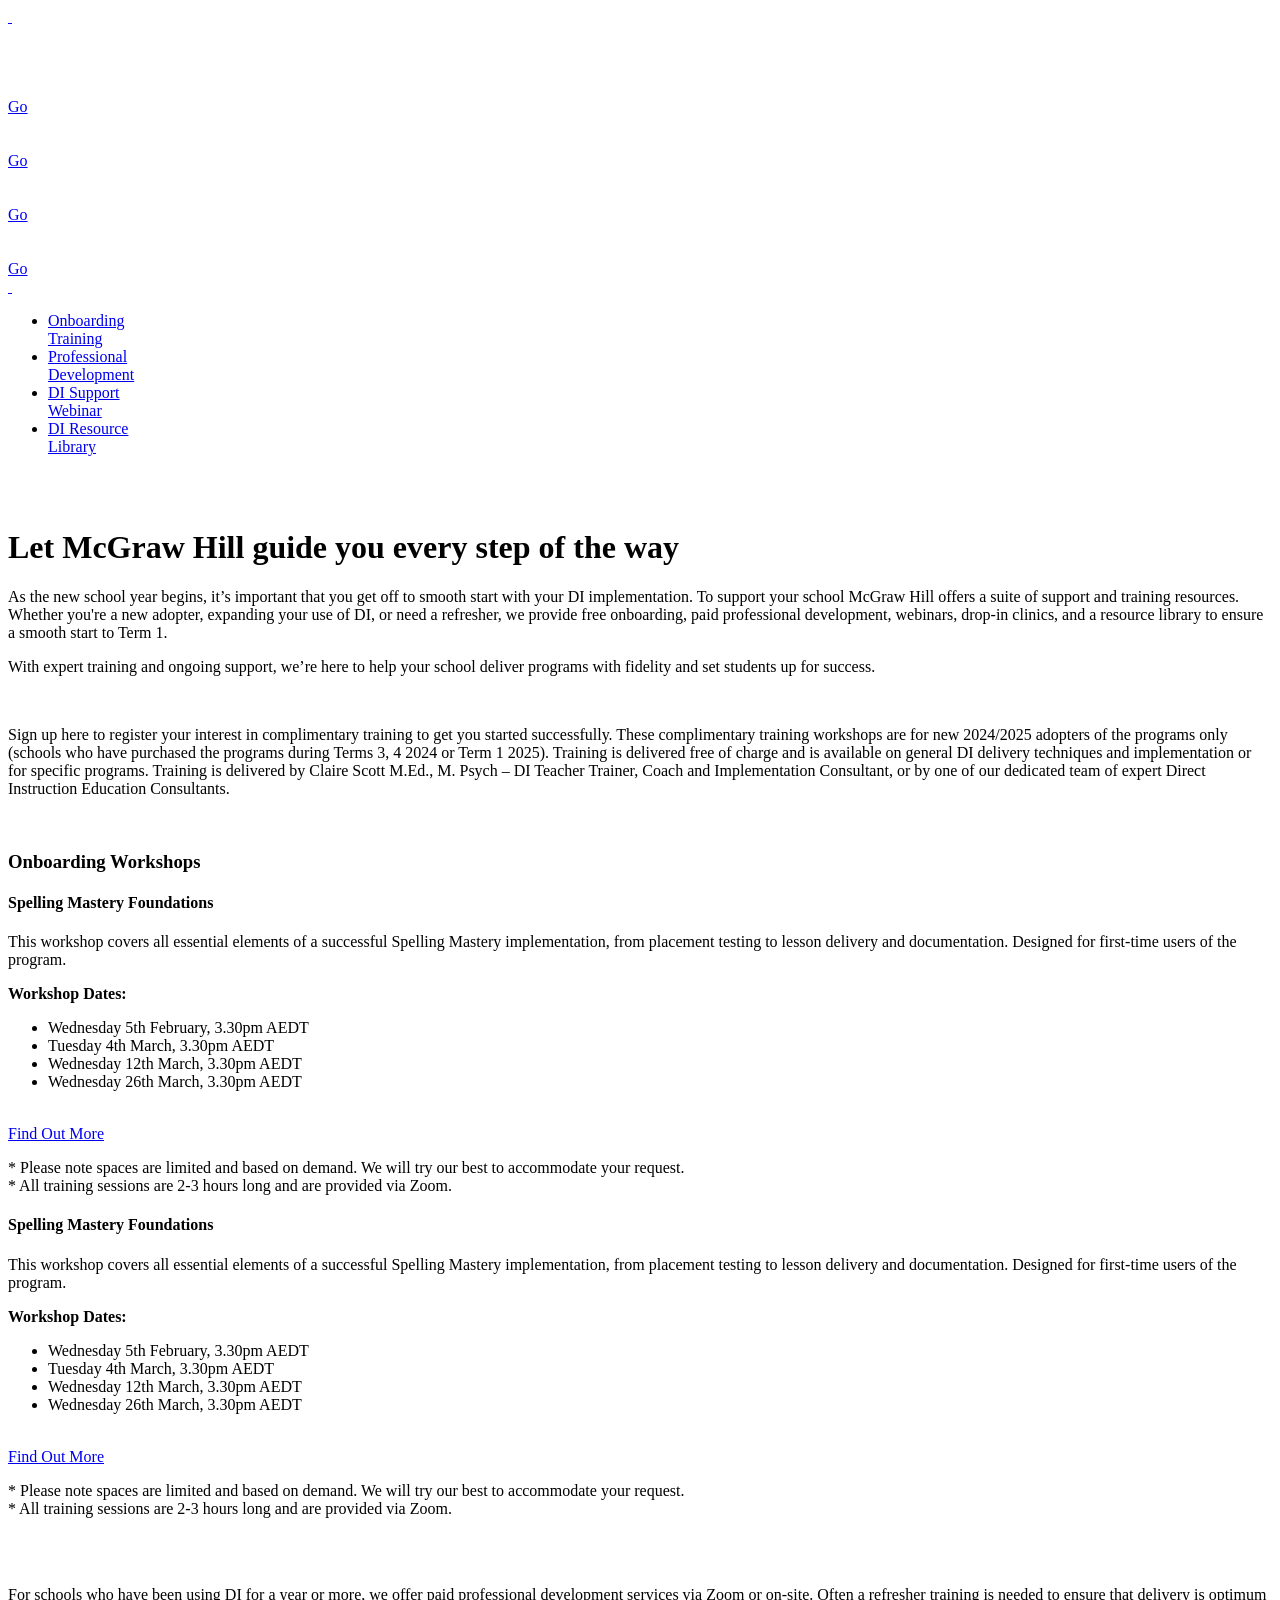
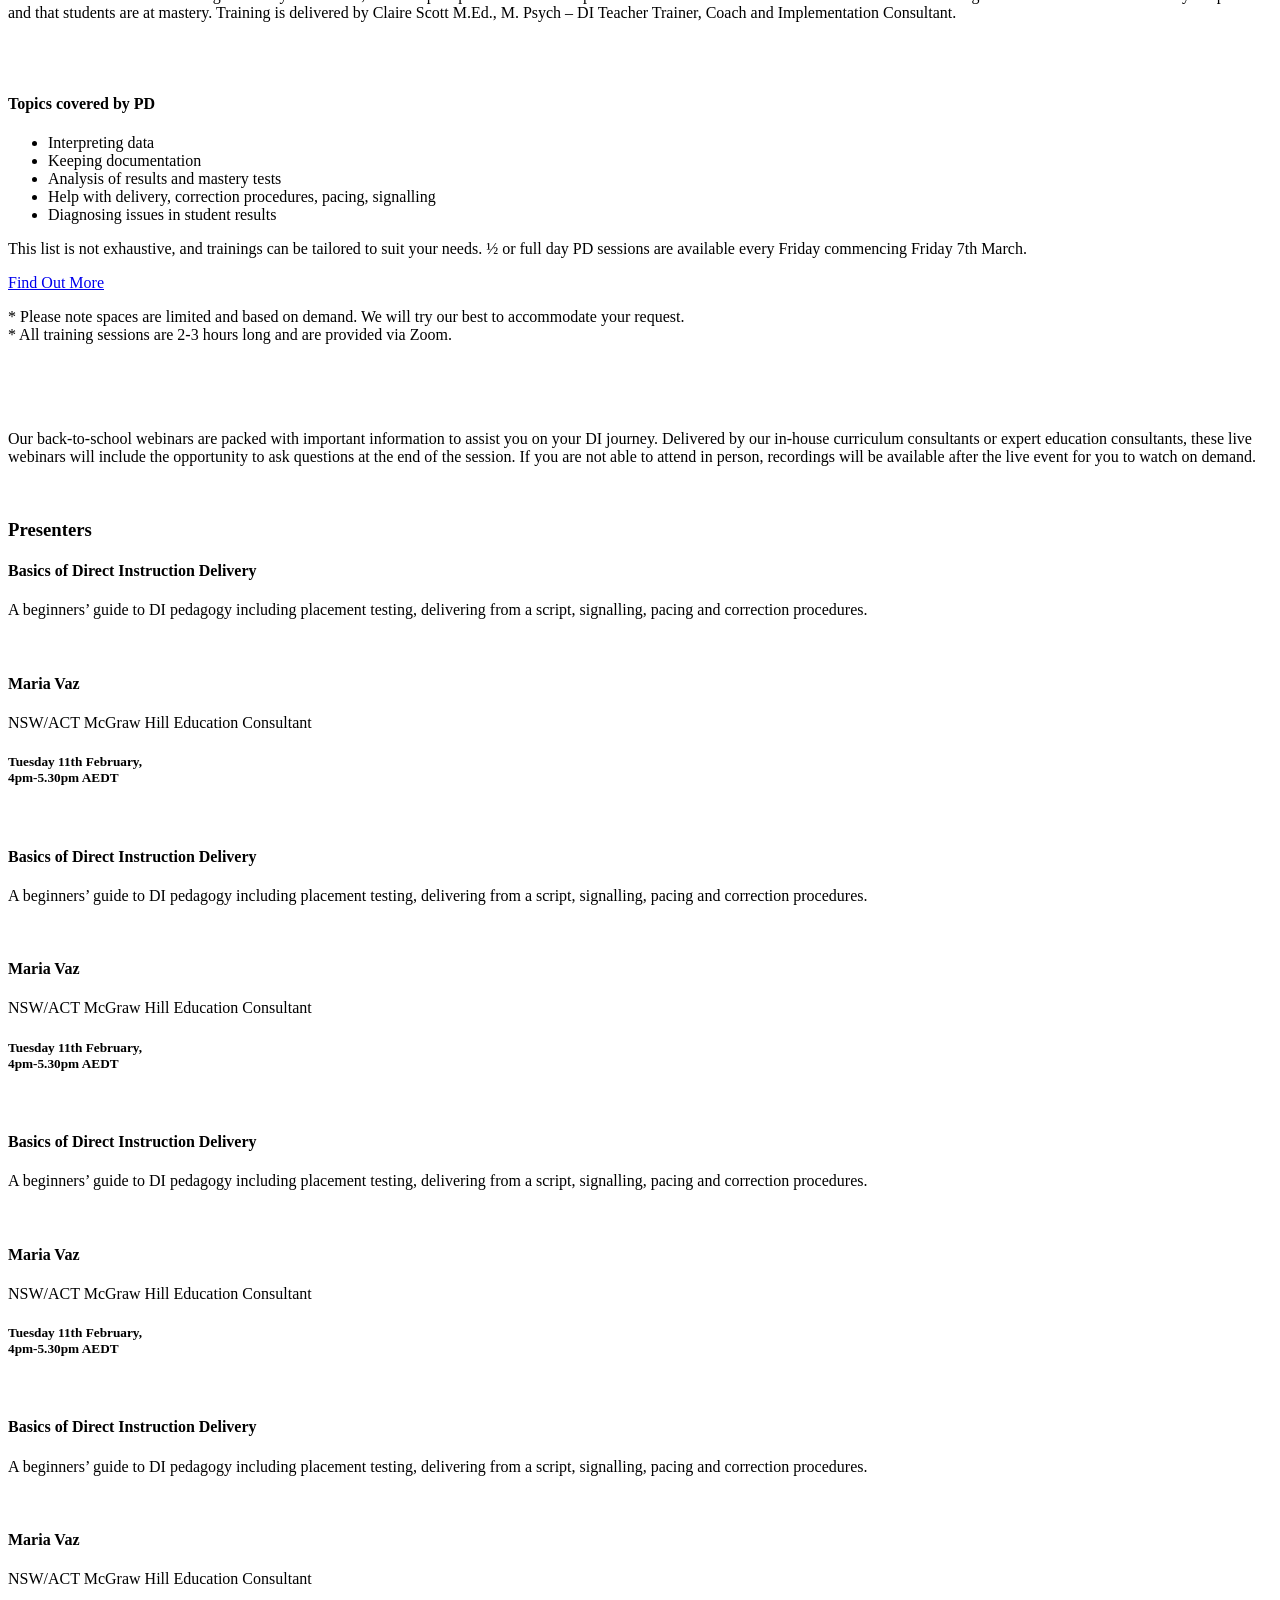
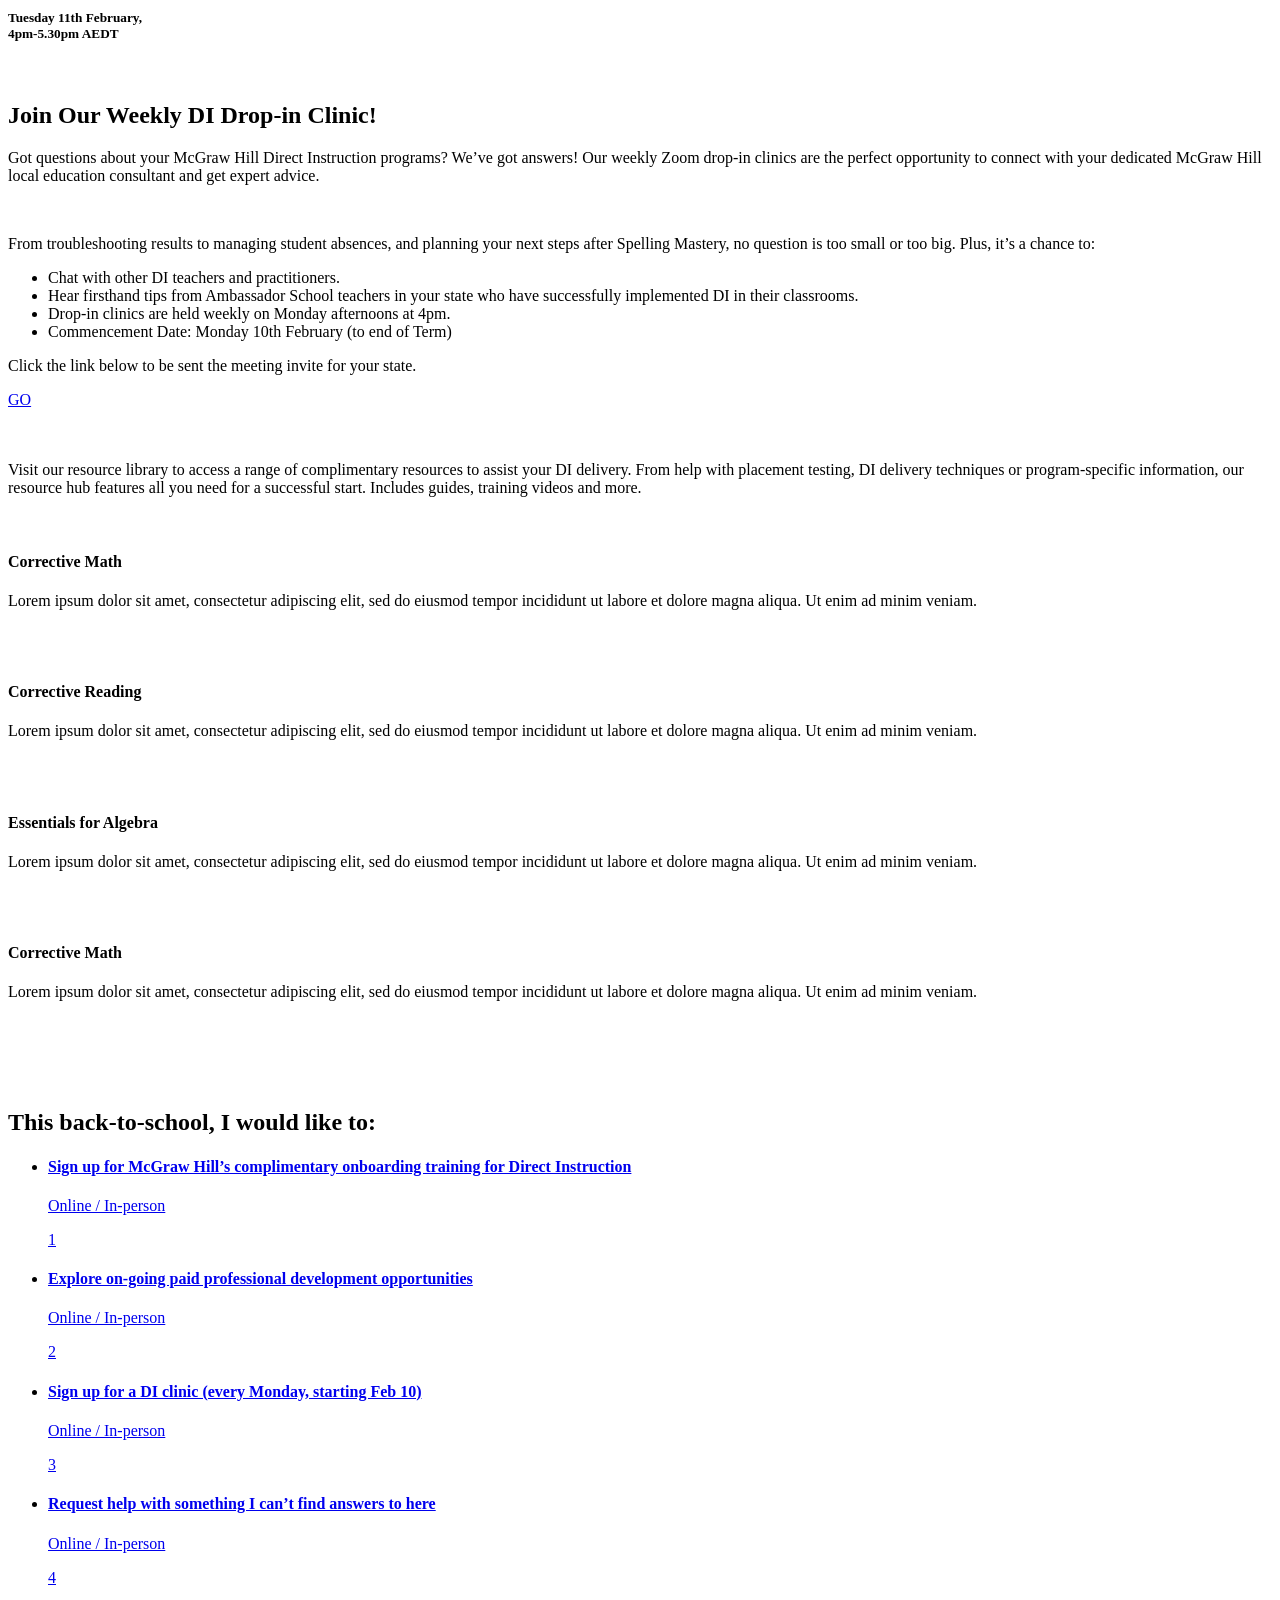
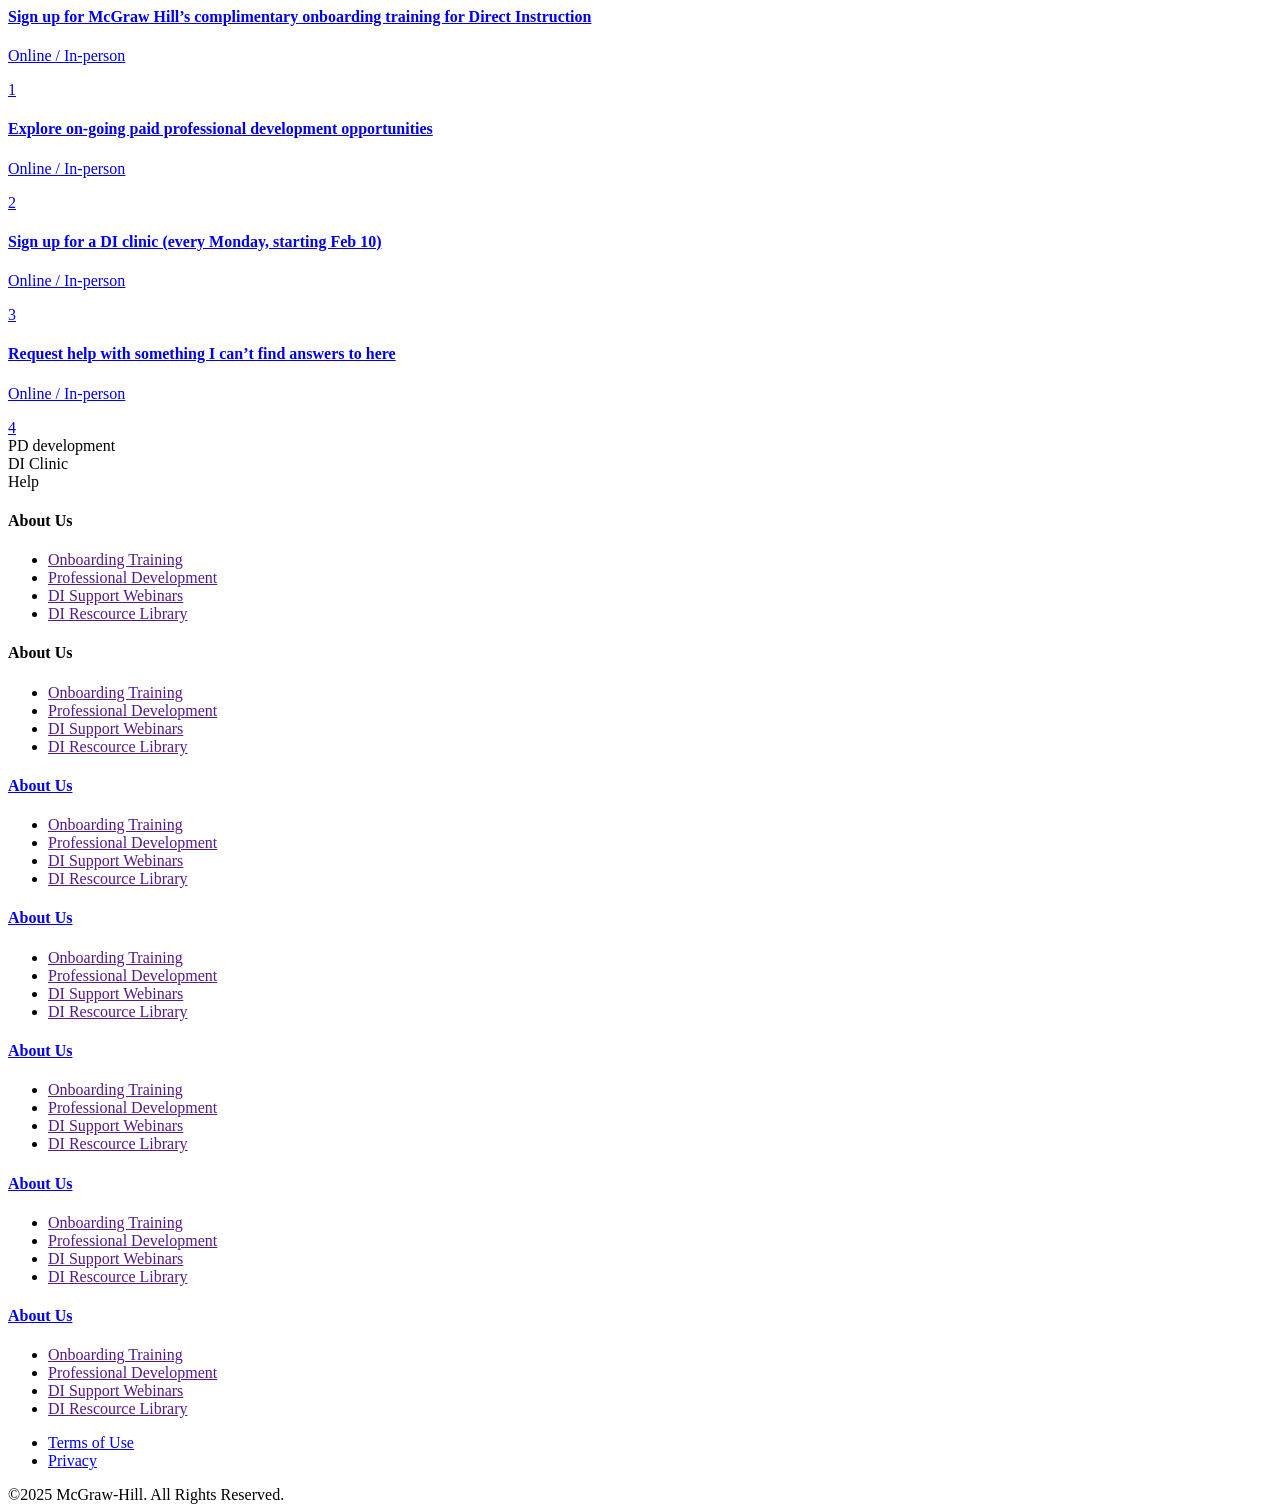
==== index.html @ 592a0e57 "Add files via upload" ====
<!DOCTYPE html>
<html lang="en">
  <head>
    <meta charset="utf-8">
    <meta http-equiv="X-UA-Compatible" content="IE=edge">
    <meta name="viewport" content="width=device-width, initial-scale=1">

    <!-- TITLE -->
    <title>Home</title>
    <!-- bootstrap.min.css -->
    <link href="assets/css/bootstrap.min.css" rel="stylesheet">
    <!-- slicknav.css -->
    <link href="assets/css/slicknav.min.css" rel="stylesheet">
    <!-- carousel.css -->
    <link href="assets/css/owl.carousel.css" rel="stylesheet">
    <!-- style.css -->
    <link href="style.css" rel="stylesheet">
    <!-- responsive.css -->
    <link href="assets/css/responsive.css" rel="stylesheet">


   <!--  <link rel="stylesheet" href="https://cdnjs.cloudflare.com/ajax/libs/twitter-bootstrap/3.3.7/css/bootstrap.css"> -->
    <!--[if lt IE 9]>
    <script src="https://oss.maxcdn.com/html5shiv/3.7.2/html5shiv.min.js"></script>
    <script src="https://oss.maxcdn.com/respond/1.4.2/respond.min.js"></script>
    <![endif]-->
  </head>
  <body>
    
    <!--  banner area start -->
      <div class="bannerArea">
        <!-- <img class="pattern" src="assets/images/banner-pattern.svg" alt=""> -->
        <div class="container">
          <div class="row">
            <div class="col-12 mobileMenu">
              <div class="logo">
                <a class="logoLink" href="index.html">
                  <img class="logoLeft" src="assets/images/logo1.svg" alt="">
                  <img class="logoright" src="assets/images/logo2.svg" alt="">
                </a>
                <div class="responsive_menu"></div>
              </div>
            </div>
          </div>

          <div class="row reverseMobile banner">
            <div class="col-md-7">
              <div class="bannerTitle">
                <img src="assets/images/header-title.svg" alt="">
              </div>
            </div>
            <div class="col-md-5">
              <div class="bannerImg">
                <img src="assets/images/hero-right-img.png" alt="">
              </div>
            </div>
          </div>

          <div class="row">
            <div class="col-12">
              <div class="navigationBox">
                <div class="row">
                  <div class="col-lg-3 col-md-6 col-6">
                    <div class="singleNavigation">
                      <div class="navIcon">
                        <img src="assets/images/onboarding-menu1.svg" alt="">
                      </div>
                      <div class="navTitle">
                        <img src="assets/images/onboarding-menu2.svg" alt="">
                      </div>
                      <a href="#onboarding" class="navBtn">Go</a>
                    </div>
                  </div>
                  <div class="col-lg-3 col-md-6 col-6">
                    <div class="singleNavigation">
                      <div class="navIcon">
                        <img src="assets/images/development-menu2.svg" alt="">
                      </div>
                      <div class="navTitle">
                        <img src="assets/images/development-menu1.svg" alt="">
                      </div>
                      <a href="#development" class="navBtn">Go</a>
                    </div>
                  </div>
                  <div class="col-lg-3 col-md-6 col-6">
                    <div class="singleNavigation">
                      <div class="navIcon">
                        <img src="assets/images/school-menu1.svg" alt="">
                      </div>
                      <div class="navTitle">
                        <img src="assets/images/school-menu2.svg" alt="">
                      </div>
                      <a href="#school" class="navBtn">Go</a>
                    </div>
                  </div>
                  <div class="col-lg-3 col-md-6 col-6">
                    <div class="singleNavigation">
                      <div class="navIcon">
                        <img src="assets/images/library-menu1.svg" alt="">
                      </div>
                      <div class="navTitle">
                        <img src="assets/images/library-menu2.svg" alt="">
                      </div>
                      <a href="#library" class="navBtn">Go</a>
                    </div>
                  </div>
                </div>
                
                
              </div>
            </div>
          </div>
        </div>
      </div>
    <!--  banner area end -->

    <!--  sticky nav area start -->
    <div class="stickyNav">
      <div class="container">
        <div class="row">
          <div class="col-md-3 col-lg-4">
            <div class="navLogo">
              <a href="index.html">
                <img class="logoLeft" src="assets/images/logo1.svg" alt="">
                <img class="logoright" src="assets/images/logo2.svg" alt="">
              </a>
            </div>
          </div>

          <div class="col-md-9 col-lg-8">
            <div class="mainMenu">
              <ul class="resMenu">
                <li><a href="#onboarding">Onboarding <br>Training</a></li>
                <li><a href="#development">Professional <br>
                  Development</a></li>
                <li><a href="#school">DI Support <br>
                  Webinar</a></li>
                <li><a href="#library">DI Resource <br>
                  Library</a></li>
              </ul>
            </div>
          </div>
        </div>
        <div class="row">
          <div class="col-12">
            <div class="NavBdr"></div>
          </div>
        </div>
      </div>
    </div>
    <!--  sticky nav area end -->

    <!--  Section image and text area start -->
      <div class="sectionImgtxt">
        <div class="container">
          <div class="row reverseMobile alignCenter">
            <div class="col-lg-4">
              <div class="guideYouImg">
                <div class="person">
                  <img src="assets/images/boy.png" alt="">
                </div>
                <img class="boyLeft" src="assets/images/boy-left-shape.svg" alt="">
                <img class="boyRight" src="assets/images/boy-right-shape.svg" alt="">
              </div>
            </div>

            <div class="col-lg-7">
              <div class="content">
                <h1>Let McGraw Hill guide you <span>every step of the way </span></h1>
                <p>As the new school year begins, it’s important that you get off to smooth start with your DI implementation. To support your school McGraw Hill offers a suite of support and training resources. Whether you're a new adopter, expanding your use of DI, or need a refresher, we provide free onboarding, paid professional development, webinars, drop-in clinics, and a resource library to ensure a smooth start to Term 1.  </p>
                <p>With expert training and ongoing support, we’re here to help your school deliver programs with fidelity and set students up for success.
                </p>
              </div>
            </div>
          </div>
        </div>
      </div>
    <!--  Section image and text area end -->

    <!--  Section onboarding content start -->
      <div id="onboarding" class="sectionContentArea onboarding">
        <div class="container">
          <div class="row">
            <div class="col-lg-10 offset-lg-1 col-12 offset-md-0">
              <div class="sectionTitle">
                <div class="sectionLogo">
                  <img class="title1" src="assets/images/onboarding-title.svg" alt="">
                  <img class="title2" src="assets/images/onboarding-title2.svg" alt="">
                </div>
                <p>Sign up here to register your interest in complimentary training to get you started successfully. These complimentary training workshops are for new 2024/2025 adopters of the programs only (schools who have purchased the programs during Terms 3, 4 2024 or Term 1 2025). Training is delivered free of charge and is available on general DI delivery techniques and implementation or for specific programs. Training is delivered by Claire Scott M.Ed., M. Psych – DI Teacher Trainer, Coach and Implementation Consultant, or by one of our dedicated team of expert Direct Instruction Education Consultants.</p>
              </div>
            </div>
          </div>

          <div class="row">
            <div class="col-12">
              <div class="onboardingShape">
                <img class="shapeLeft" src="assets/images/onboarding-shape-1.svg" alt="">
              </div>

              <div class="slideTitle">
                <h3>Onboarding Workshops</h3>
              </div>
              <div class="onboardingSlide">
                
                <div class="onboardingSingleSlide">
                  <div class="row">
                    <div class="col-lg-7">
                      <div class="onboardingSlideTxt">
                        <h4>Spelling Mastery Foundations</h4>
                        <p>This workshop covers all essential elements of a successful Spelling Mastery implementation, from placement testing to lesson delivery and documentation. Designed for first-time users of the program.</p>
                        <b>Workshop Dates:</b>
                        <ul>
                          <li>Wednesday 5th February, 3.30pm AEDT</li>
                          <li>Tuesday 4th March, 3.30pm AEDT</li>
                          <li>Wednesday 12th March, 3.30pm AEDT</li>
                          <li>Wednesday 26th March, 3.30pm AEDT</li>
                        </ul>
                      </div>
                    </div>

                    <div class="col-lg-5">
                      <div class="slideImgRound">
                        <img src="assets/images/onboarding-slider-img.png" alt="">
                      </div>
                    </div>
                  </div>
                  <div class="onboardingSlideBottom">
                    <a class="moreBtn navBtn" href="#">Find Out More</a>
                    <p>* Please note spaces are limited and based on demand. We will try our best to accommodate your request. <br>
                      * All training sessions are 2-3 hours long and are provided via Zoom.</p>
                  </div>
                </div>
                <div class="onboardingSingleSlide">
                  <div class="row">
                    <div class="col-lg-7">
                      <div class="onboardingSlideTxt">
                        <h4>Spelling Mastery Foundations</h4>
                        <p>This workshop covers all essential elements of a successful Spelling Mastery implementation, from placement testing to lesson delivery and documentation. Designed for first-time users of the program.</p>
                        <b>Workshop Dates:</b>
                        <ul>
                          <li>Wednesday 5th February, 3.30pm AEDT</li>
                          <li>Tuesday 4th March, 3.30pm AEDT</li>
                          <li>Wednesday 12th March, 3.30pm AEDT</li>
                          <li>Wednesday 26th March, 3.30pm AEDT</li>
                        </ul>
                      </div>
                    </div>

                    <div class="col-lg-5">
                      <div class="slideImgRound">
                        <img src="assets/images/onboarding-slider-img.png" alt="">
                      </div>
                    </div>
                  </div>
                  <div class="onboardingSlideBottom">
                    <a class="moreBtn navBtn" href="#">Find Out More</a>
                    <p>* Please note spaces are limited and based on demand. We will try our best to accommodate your request. <br>
                      * All training sessions are 2-3 hours long and are provided via Zoom.</p>
                  </div>
                </div>
              </div>
              <div class="onboardingShape">
                <img class="shapeRight" src="assets/images/onboarding-shape-2.svg" alt="">
              </div>
            </div>
          </div>
        </div>
      </div>
    <!--  Section content end -->

    <!--  Section development content start -->
      <div id="development" class="sectionDevelopment">
        <div class="container">
          <div class="row">
            <div class="col-lg-10 offset-lg-1 col-12 offset-md-0">
              <div class="sectionTitle">
                <div class="sectionLogo">
                  <img class="title1" src="assets/images/development-title.svg" alt="">
                  <img class="title2" src="assets/images/development-title2.svg" alt="">
                </div>
                <p>For schools who have been using DI for a year or more, we offer paid professional development services via Zoom or on-site. Often a refresher training is needed to ensure that delivery is optimum and that students are at mastery. Training is delivered by Claire Scott M.Ed., M. Psych – DI Teacher Trainer, Coach and Implementation Consultant.</p>
              </div>
            </div>
          </div>

          <div class="row">
            <div class="col-12">
              <div class="developmentShape">
                <img class="shapeTop" src="assets/images/development-shape1.svg" alt="">
              </div>
              <div class="onboardingSingleSlide">
                <div class="row">
                  <div class="col-lg-5">
                    <div class="slideImgRound">
                      <img src="assets/images/development-img1.png" alt="">
                    </div>
                  </div>
                  <div class="col-lg-7">
                    <div class="onboardingSlideTxt">
                      <h4>Topics covered by PD</h4> 
                      <ul>
                        <li>Interpreting data </li>
                        <li>Keeping documentation</li>
                        <li>Analysis of results and mastery tests</li>
                        <li>Help with delivery, correction procedures, pacing, signalling</li>
                        <li>Diagnosing issues in student results</li>
                      </ul>
                      <p>This list is not exhaustive, and trainings can be tailored to suit your needs. ½ or full day PD sessions are available every Friday commencing Friday 7th March.</p>
                    </div>
                  </div>
                </div>

                <div class="onboardingSlideBottom">
                  <a class="moreBtn navBtn" href="#">Find Out More</a>
                  <p>* Please note spaces are limited and based on demand. We will try our best to accommodate your request. <br>
                    * All training sessions are 2-3 hours long and are provided via Zoom.</p>
                </div>
                <div class="developmentShape">
                  <img class="shapeRight" src="assets/images/development-shape3.svg" alt="">
                </div>
              </div>
            </div>
          </div>
        </div>
        <div class="developmentShape">
          <img class="shapeLeftOut" src="assets/images/development-shape2.svg" alt="">
        </div>
      </div>
    <!--  Section content end -->

    <!--  Section school content start -->
    <div id="school" class="sectionContentArea school">
      <div class="container">
        <div class="row">
          <div class="col-lg-10 offset-lg-1 col-12 offset-md-0">
            <div class="sectionTitle">
              <div class="sectionLogo">
                <img class="title1" src="assets/images/school-title.svg" alt="">
                <img class="title2" src="assets/images/school-title2.svg" alt="">
              </div>
              <p>Our back-to-school webinars are packed with important information to assist you on your DI journey. Delivered by our in-house curriculum consultants or expert education consultants, these live webinars will include the opportunity to ask questions at the end of the session. If you are not able to attend in person, recordings will be available after the live event for you to watch on demand.</p>
            </div>
          </div>
        </div>

        <div class="row">
          <div class="col-12">
            <div class="schoolShape">
              <img class="shapeLeft" src="assets/images/school-shape1.svg" alt="">
              <img class="shapeRight" src="assets/images/school-shape2.svg" alt="">
            </div>

            <div class="slideTitle">
              <h3>Presenters</h3>
            </div>
            <div class="schoolSlide">
              
              <div class="schoolSingleSlide">
                  <h4>Basics of Direct Instruction Delivery</h4>
                  <p>A beginners’ guide to DI pedagogy including placement testing, delivering from a script, signalling, pacing and correction procedures. </p>
                  <div class="userView">
                    <img src="assets/images/school-slider-person.png" alt="">
                    <div class="userTxt">
                      <h4>Maria Vaz</h4>
                      <p>NSW/ACT McGraw Hill Education Consultant</p>
                    </div>
                  </div>
                  <h5>Tuesday 11th February, <br>
                    4pm-5.30pm AEDT</h5>
                    <a class="schoolLink" href="#"><img src="assets/images/GoArrow.svg" alt=""></a>
              </div>
              <div class="schoolSingleSlide">
                  <h4>Basics of Direct Instruction Delivery</h4>
                  <p>A beginners’ guide to DI pedagogy including placement testing, delivering from a script, signalling, pacing and correction procedures. </p>
                  <div class="userView">
                    <img src="assets/images/school-slider-person.png" alt="">
                    <div class="userTxt">
                      <h4>Maria Vaz</h4>
                      <p>NSW/ACT McGraw Hill Education Consultant</p>
                    </div>
                  </div>
                  <h5>Tuesday 11th February, <br>
                    4pm-5.30pm AEDT</h5>
                    <a class="schoolLink" href="#"><img src="assets/images/GoArrow.svg" alt=""></a>
              </div>
              <div class="schoolSingleSlide">
                  <h4>Basics of Direct Instruction Delivery</h4>
                  <p>A beginners’ guide to DI pedagogy including placement testing, delivering from a script, signalling, pacing and correction procedures. </p>
                  <div class="userView">
                    <img src="assets/images/school-slider-person.png" alt="">
                    <div class="userTxt">
                      <h4>Maria Vaz</h4>
                      <p>NSW/ACT McGraw Hill Education Consultant</p>
                    </div>
                  </div>
                  <h5>Tuesday 11th February, <br>
                    4pm-5.30pm AEDT</h5>
                    <a class="schoolLink" href="#"><img src="assets/images/GoArrow.svg" alt=""></a>
              </div>
              <div class="schoolSingleSlide">
                  <h4>Basics of Direct Instruction Delivery</h4>
                  <p>A beginners’ guide to DI pedagogy including placement testing, delivering from a script, signalling, pacing and correction procedures. </p>
                  <div class="userView">
                    <img src="assets/images/school-slider-person.png" alt="">
                    <div class="userTxt">
                      <h4>Maria Vaz</h4>
                      <p>NSW/ACT McGraw Hill Education Consultant</p>
                    </div>
                  </div>
                  <h5>Tuesday 11th February, <br>
                    4pm-5.30pm AEDT</h5>
                  <a class="schoolLink" href="#"><img src="assets/images/GoArrow.svg" alt=""></a>
              </div>
              
            </div>
          </div>
        </div>
      </div>
    </div>
  <!--  Section content end -->

     <!--  Section Join content start -->
     <div class="sectionContentArea join">
      <div class="container">
        <div class="row">
          <div class="col-lg-10 offset-lg-1 col-12 offset-md-0 mb-4">
            <div class="sectionTitle">
              <h2>Join Our Weekly DI Drop-in Clinic!</h2>
              <p>Got questions about your McGraw Hill Direct Instruction programs? We’ve got answers! Our weekly Zoom drop-in clinics are the perfect opportunity to connect with your dedicated McGraw Hill local education consultant and get expert advice.</p>
            </div>
          </div>
        </div>

        <div class="row">
          <div class="col-12">
            <div class="joinShape">
              <img class="shapeLeft" src="assets/images/join-shape.svg" alt="">
              <img class="shapeRight" src="assets/images/join-shape1.svg" alt="">
            </div>

            <div class="onboardingSingleSlide">
              <div class="row">
                <div class="col-lg-7">
                  <div class="onboardingSlideTxt">
                    <p>From troubleshooting results to managing student absences, and planning your next steps after Spelling Mastery, no question is too small or too big. Plus, it’s a chance to:</p>
                    <ul>
                      <li>Chat with other DI teachers and practitioners.</li>
                      <li>Hear firsthand tips from Ambassador School teachers in your state 
                        who have successfully implemented DI in their classrooms.</li>
                      <li>Drop-in clinics are held weekly on Monday afternoons at 4pm. </li>
                      <li>Commencement Date: Monday 10th February (to end of Term)</li>
                    </ul>
                    <p>Click the link below to be sent the meeting invite for your state.</p>
                    <div class="joinForm">
                      <div class="formBtn">
                        <a class="navBtn" href="#">GO</a>
                      </div>
                    </div>
                  </div>
                </div>

                <div class="col-lg-5">
                  <div class="slideImgRound">
                    <img src="assets/images/join-icon-img.png" alt="">
                  </div>
                </div>
              </div>
            </div>
          </div>
        </div>
      </div>
    </div>
    <!--  Section content end -->

      <!--  Section Library content start -->
      <div id="library" class="sectionContentArea library">
        <div class="container">
          <div class="row">
            <div class="col-lg-10 offset-lg-1 col-12 offset-md-0">
              <div class="sectionTitle">
                <div class="sectionLogo">
                  <img class="title1" src="assets/images/library-title.svg" alt="">
                  <img class="title2" src="assets/images/library-title2.svg" alt="">
                </div>
                <p>Visit our resource library to access a range of complimentary resources to assist your DI delivery. From help with placement testing, DI delivery techniques or program-specific information, our resource hub features all you need for a successful start. Includes guides, training videos and more.</p>
              </div>
            </div>
          </div>
  
          <div class="row">
            <div class="col-12">
              <div class="libraryShape">
                <img class="shapeLeft" src="assets/images/library-shape1.svg" alt="">
              </div>
  
              <div class="librarySlide">
                <div class="schoolSingleSlide">
                    <h4>Corrective Math</h4>
                    <p>Lorem ipsum dolor sit amet, consectetur adipiscing elit, sed do eiusmod tempor incididunt ut labore et dolore magna aliqua. Ut enim ad minim veniam.</p>
                    <div class="librarySlideImg">
                     <div class="librarySlideImgInner">
                      <img src="assets/images/library-iimg1.png" alt="">
                     </div>
                    </div>
                    <a class="schoolLink" href="#"><img src="assets/images/GoArrow.svg" alt=""></a>
                </div>
                <div class="schoolSingleSlide">
                    <h4>Corrective Reading</h4>
                    <p>Lorem ipsum dolor sit amet, consectetur adipiscing elit, sed do eiusmod tempor incididunt ut labore et dolore magna aliqua. Ut enim ad minim veniam.</p>
                    <div class="librarySlideImg">
                      <div class="librarySlideImgInner">
                        <img src="assets/images/library-iimg2.png" alt="">
                       </div>
                    </div>
                    <a class="schoolLink" href="#"><img src="assets/images/GoArrow.svg" alt=""></a>
                </div>
                <div class="schoolSingleSlide">
                    <h4>Essentials for Algebra</h4>
                    <p>Lorem ipsum dolor sit amet, consectetur adipiscing elit, sed do eiusmod tempor incididunt ut labore et dolore magna aliqua. Ut enim ad minim veniam.</p>
                    <div class="librarySlideImg">
                      <div class="librarySlideImgInner">
                        <img src="assets/images/library-iimg3.png" alt="">
                       </div>
                    </div>
                    <a class="schoolLink" href="#"><img src="assets/images/GoArrow.svg" alt=""></a>
                </div>
                <div class="schoolSingleSlide">
                    <h4>Corrective Math</h4>
                    <p>Lorem ipsum dolor sit amet, consectetur adipiscing elit, sed do eiusmod tempor incididunt ut labore et dolore magna aliqua. Ut enim ad minim veniam.</p>
                    <div class="librarySlideImg">
                      <div class="librarySlideImgInner">
                        <img src="assets/images/library-iimg1.png" alt="">
                       </div>
                    </div>
                    <a class="schoolLink" href="#"><img src="assets/images/GoArrow.svg" alt=""></a>
                </div>
                
              </div>
            </div>
          </div>
        </div>
      </div>
    <!--  Section content end -->

    <!--  Section contact area start -->
      <div class="contactArea">
        <div class="contactShape">
          <img class="shapeRight" src="assets/images/form-shape.svg" alt="">
        </div>
        <div class="container">
          <div class="row">
            <div class="col-lg-11 offset-lg-1 col-12 offset-md-0">
              <div class="contactShape2">
                <img class="shapeLeft" src="assets/images/development-shape2.svg" alt="">
              </div>
              <div class="sectionTitle">
                <h2>This back-to-school, I would like to:</h2>
              </div>
            </div>
          </div>

          <div class="row">
            <div class="col-12">
              <div class="tabNavWrap">
                <ul class="nav contactBoxGrid" id="myTab" role="tablist">
                  <li class="nav-item">
                    <a class="nav-link active singleContactBox" id="form1-tab" data-toggle="tab" href="#form1" role="tab" aria-controls="form1" aria-selected="true">
                      <h4>Sign up for McGraw Hill’s complimentary onboarding training for Direct Instruction</h4>
                      <p>Online / In-person</p>
                      <span class="schoolLink">1</span>
                    </a>
                  </li>
                  <li class="nav-item">
                    <a class="nav-link singleContactBox" id="form2-tab" data-toggle="tab" href="#form2" role="tab" aria-controls="form2" aria-selected="false">
                      <h4>Explore on-going paid professional development opportunities</h4>
                      <p>Online / In-person</p>
                      <span class="schoolLink">2</span>
                    </a>
                  </li>
                  <li class="nav-item">
                    <a class="nav-link singleContactBox" id="form3-tab" data-toggle="tab" href="#form3" role="tab" aria-controls="form3" aria-selected="false">
                      <h4>Sign up for a DI clinic (every Monday, starting Feb 10)</h4>
                      <p>Online / In-person</p>
                      <span class="schoolLink">3</span>
                      
                    </a>
                  </li>
                  <li class="nav-item">
                    <a class="nav-link singleContactBox" id="form4-tab" data-toggle="tab" href="#form4" role="tab" aria-controls="form4" aria-selected="false">
                      <h4>Request help with something I can’t find answers to here</h4>
                        <p>Online / In-person</p>
                      <span class="schoolLink">4</span>
                    </a>
                  </li>
                </ul>
              </div>

              <div class="contactBoxGrid mt-5 d-none">
                <div class="singleContactBox">
                  <a href="#">
                    <h4>Sign up for McGraw Hill’s complimentary onboarding training for Direct Instruction</h4>
                    <p>Online / In-person</p>
                    <span class="schoolLink">1</span>
                  </a>
                </div>
                <div class="singleContactBox">
                  <a href="#">
                    <h4>Explore on-going paid professional development opportunities</h4>
                    <p>Online / In-person</p>
                    <span class="schoolLink">2</span>
                  </a>
                </div>
                <div class="singleContactBox">
                  <a href="#">
                    <h4>Sign up for a DI clinic (every Monday, starting Feb 10)</h4>
                    <p>Online / In-person</p>
                    <span class="schoolLink">3</span>
                  </a>
                </div>
                <div class="singleContactBox">
                  <a href="#">
                    <h4>Request help with something I can’t find answers to here</h4>
                    <p>Online / In-person</p>
                  <span class="schoolLink">4</span>
                  </a>
                </div>
              </div>

              <div class="tabWrap">
                <div class="tab-content" id="myTabContent">
                  <div class="tab-pane fade show active" id="form1" role="tabpanel" aria-labelledby="form1-tab">
                    <div class="contactForm">
                      <div class="formWrap">
                        <script src="//info.mheducation.com/js/forms2/js/forms2.min.js"></script> <form id="mktoForm_20927"></form> <script>MktoForms2.loadForm("//info.mheducation.com", "128-SJW-347", 20927);</script>
                      </div>
                    </div>
                  </div>

                  <div class="tab-pane fade" id="form2" role="tabpanel" aria-labelledby="form2-tab">
                    <div class="contactForm">
                      <div class="formWrap">
                        PD development
                        <script src="//info.mheducation.com/js/forms2/js/forms2.min.js"></script> <form id="mktoForm_20928"></form> <script>MktoForms2.loadForm("//info.mheducation.com", "128-SJW-347", 20928);</script>
                      </div>
                    </div>
                  </div>

                  <div class="tab-pane fade" id="form3" role="tabpanel" aria-labelledby="form3-tab">
                    <div class="contactForm">
                      <div class="formWrap">
                        DI Clinic
                        <script src="//info.mheducation.com/js/forms2/js/forms2.min.js"></script> <form id="mktoForm_20931"></form> <script>MktoForms2.loadForm("//info.mheducation.com", "128-SJW-347", 20931);</script>
                      </div>
                    </div>
                  </div>
                  <div class="tab-pane fade" id="form4" role="tabpanel" aria-labelledby="form4-tab">
                    <div class="contactForm">
                      <div class="formWrap">
                        Help
                        <script src="//info.mheducation.com/js/forms2/js/forms2.min.js"></script> <form id="mktoForm_20924"></form> <script>MktoForms2.loadForm("//info.mheducation.com", "128-SJW-347", 20924);</script>
                      </div>
                    </div>
                  </div>
                </div>
              </div>
            </div>
          </div>
        </div>
      </div>
    <!--  Section contact area end -->

    <!--  Section footer area start -->
      <div class="footer">
        <div class="container">
          <div class="row">
            <div class="col-lg-3 col-md-6">
              <div class="footerNav">
                <h4>About Us</h4>
                <ul>
                  <li><a href="">Onboarding Training</a></li>
                  <li><a href="">Professional Development</a></li>
                  <li><a href="">DI Support Webinars</a></li>
                  <li><a href="">DI Rescource Library</a></li>
                </ul>
              </div>
              <div class="footerNav">
                <h4>About Us</h4>
                <ul>
                  <li><a href="">Onboarding Training</a></li>
                  <li><a href="">Professional Development</a></li>
                  <li><a href="">DI Support Webinars</a></li>
                  <li><a href="">DI Rescource Library</a></li>
                </ul>
              </div>
            </div>
            <div class="col-lg-3 col-md-6">
              <div class="footerNav">
                <h4><a href="#">About Us</a></h4>
                <ul>
                  <li><a href="">Onboarding Training</a></li>
                  <li><a href="">Professional Development</a></li>
                  <li><a href="">DI Support Webinars</a></li>
                  <li><a href="">DI Rescource Library</a></li>
                </ul>
              </div>
            </div>
            <div class="col-lg-3 col-md-6">
              <div class="footerNav">
                <h4><a href="#">About Us</a></h4>
                <ul>
                  <li><a href="">Onboarding Training</a></li>
                  <li><a href="">Professional Development</a></li>
                  <li><a href="">DI Support Webinars</a></li>
                  <li><a href="">DI Rescource Library</a></li>
                </ul>
              </div>
              <div class="footerNav">
                <h4><a href="#">About Us</a></h4>
                <ul>
                  <li><a href="">Onboarding Training</a></li>
                  <li><a href="">Professional Development</a></li>
                  <li><a href="">DI Support Webinars</a></li>
                  <li><a href="">DI Rescource Library</a></li>
                </ul>
              </div>
            </div>
            <div class="col-lg-3 col-md-6">
              <div class="footerNav">
                <h4><a href="#">About Us</a></h4>
                <ul>
                  <li><a href="">Onboarding Training</a></li>
                  <li><a href="">Professional Development</a></li>
                  <li><a href="">DI Support Webinars</a></li>
                  <li><a href="">DI Rescource Library</a></li>
                </ul>
              </div>
              <div class="footerNav">
                <h4><a href="#">About Us</a></h4>
                <ul>
                  <li><a href="">Onboarding Training</a></li>
                  <li><a href="">Professional Development</a></li>
                  <li><a href="">DI Support Webinars</a></li>
                  <li><a href="">DI Rescource Library</a></li>
                </ul>
              </div>
            </div>
          </div>
          <div class="row">
            <div class="col-12">
              <div class="privacyAndTerms footerNav">
                <ul>
                  <li><a href="#">Terms of Use</a></li>
                  <li><a href="#">Privacy</a></li>
                </ul>
              </div>

              <div class="copyright">
                ©2025 McGraw-Hill. All Rights Reserved.
              </div>
            </div>
          </div>
        </div>
      </div>
    <!--  Section footer area end -->

     
    <!-- jquery.js -->
    <script src="assets/js/jquery.js"></script>
    <script src="assets/js/popper.min.js"></script>
    <script src="assets/js/bootstrap.min.js"></script>
    <!-- slicknav.min.js -->
    <script src="assets/js/jquery.slicknav.min.js"></script>
    <!-- jquery.carousel.min.js -->
    <script src="assets/js/owl.carousel.min.js"></script>
    <!-- main.js -->
    <script src="assets/js/main.js"></script>
  </body>
</html>
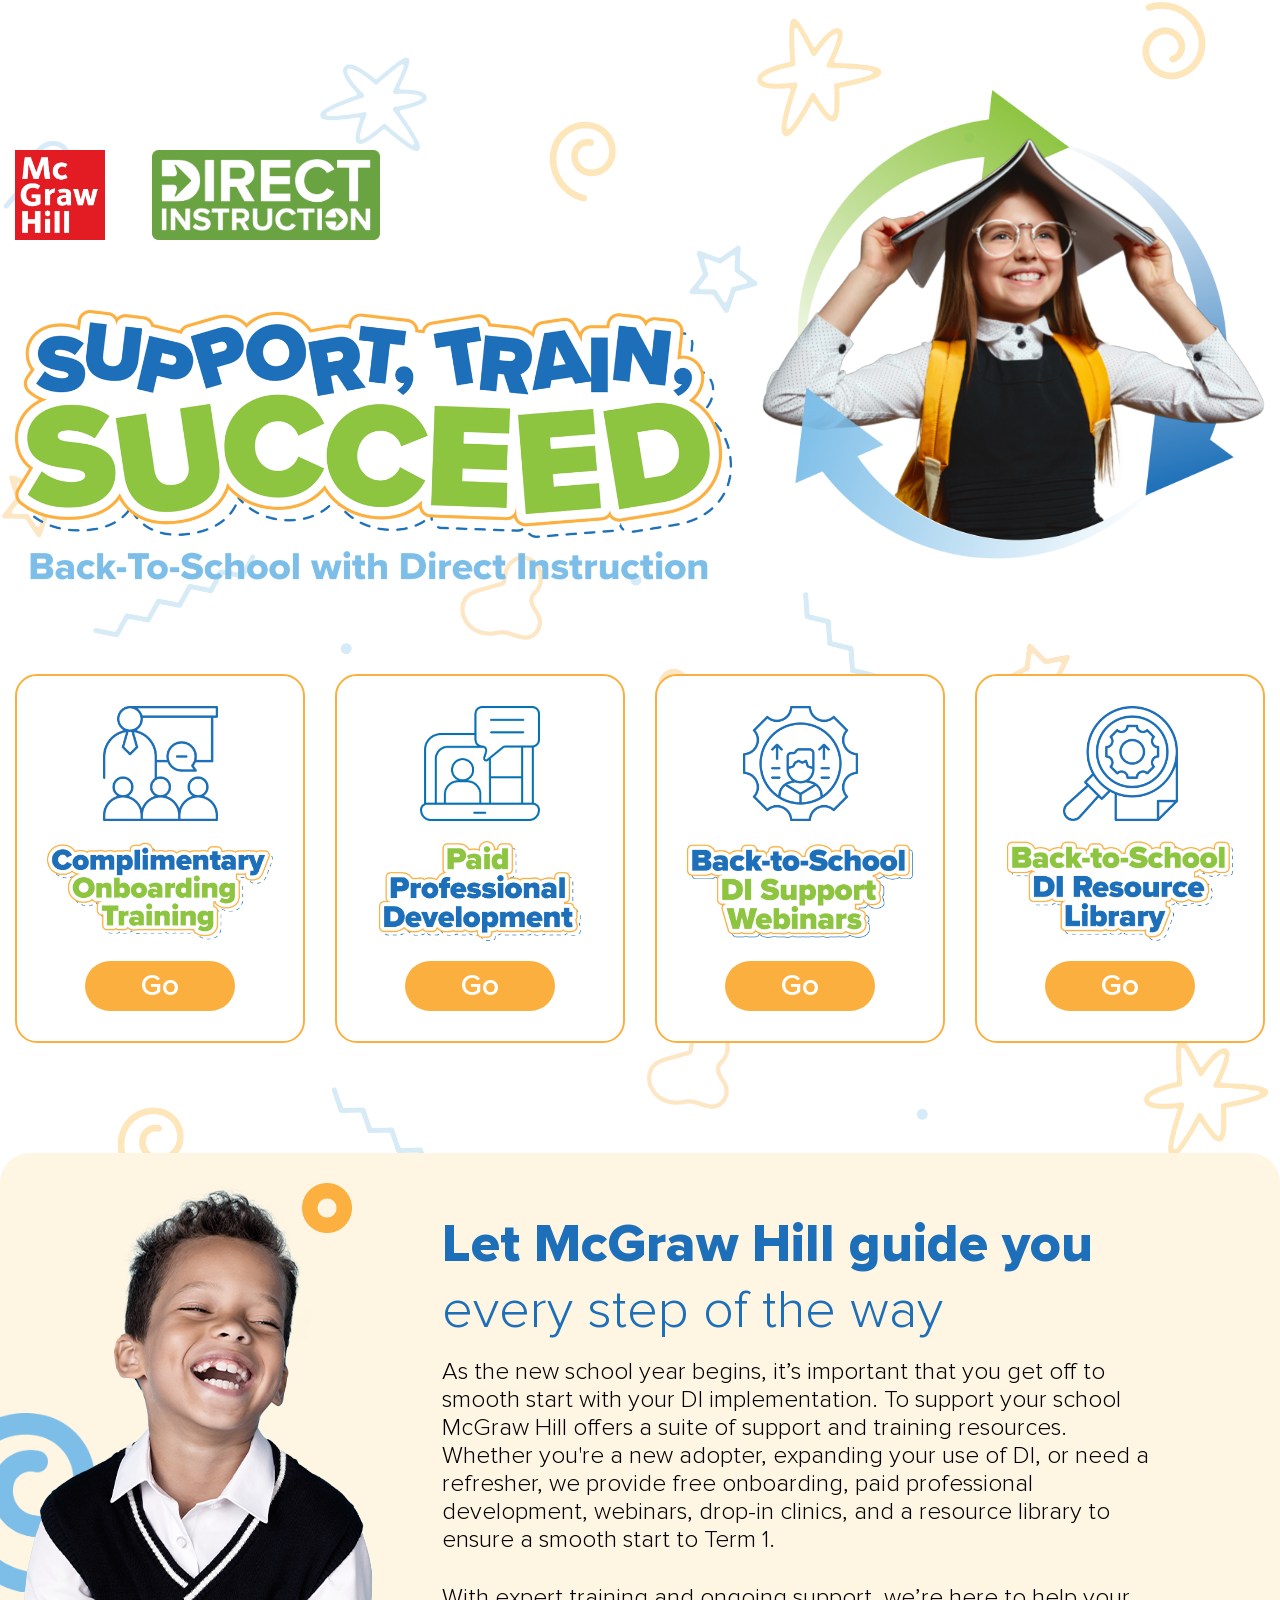
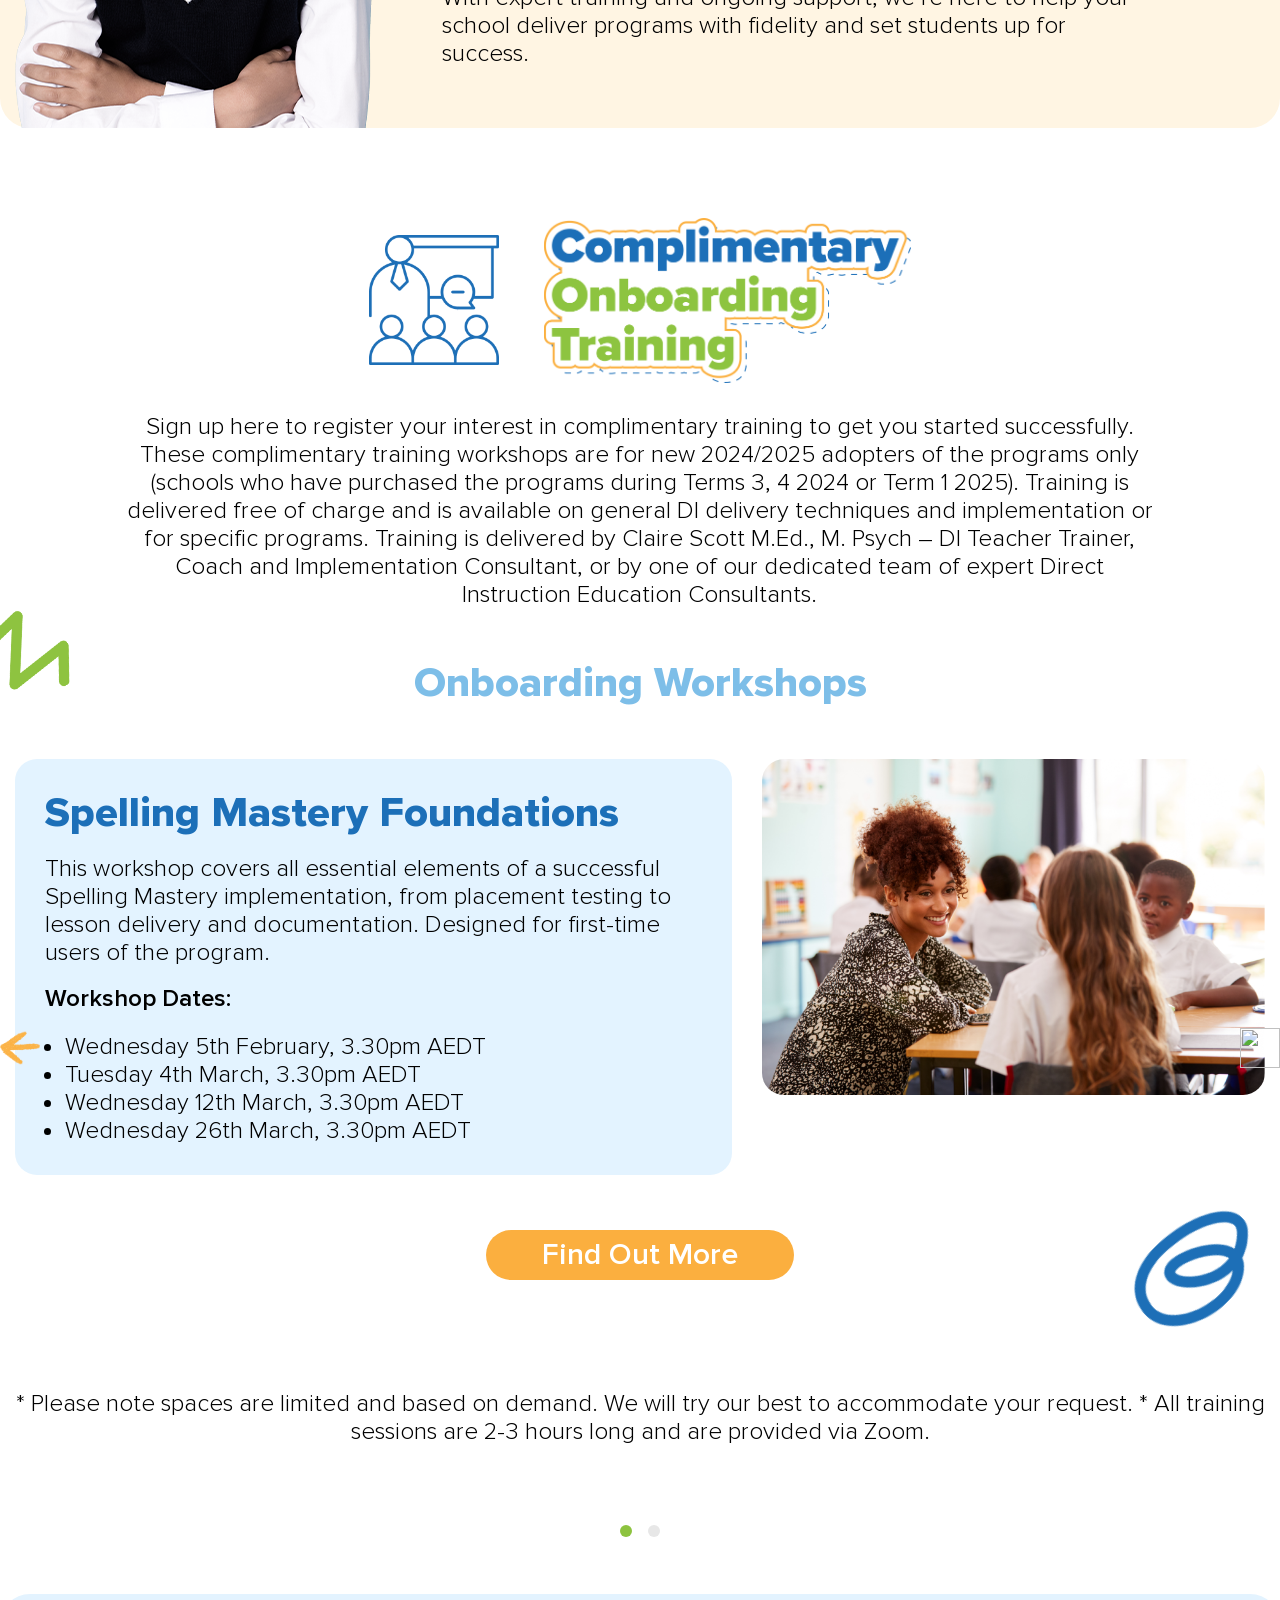
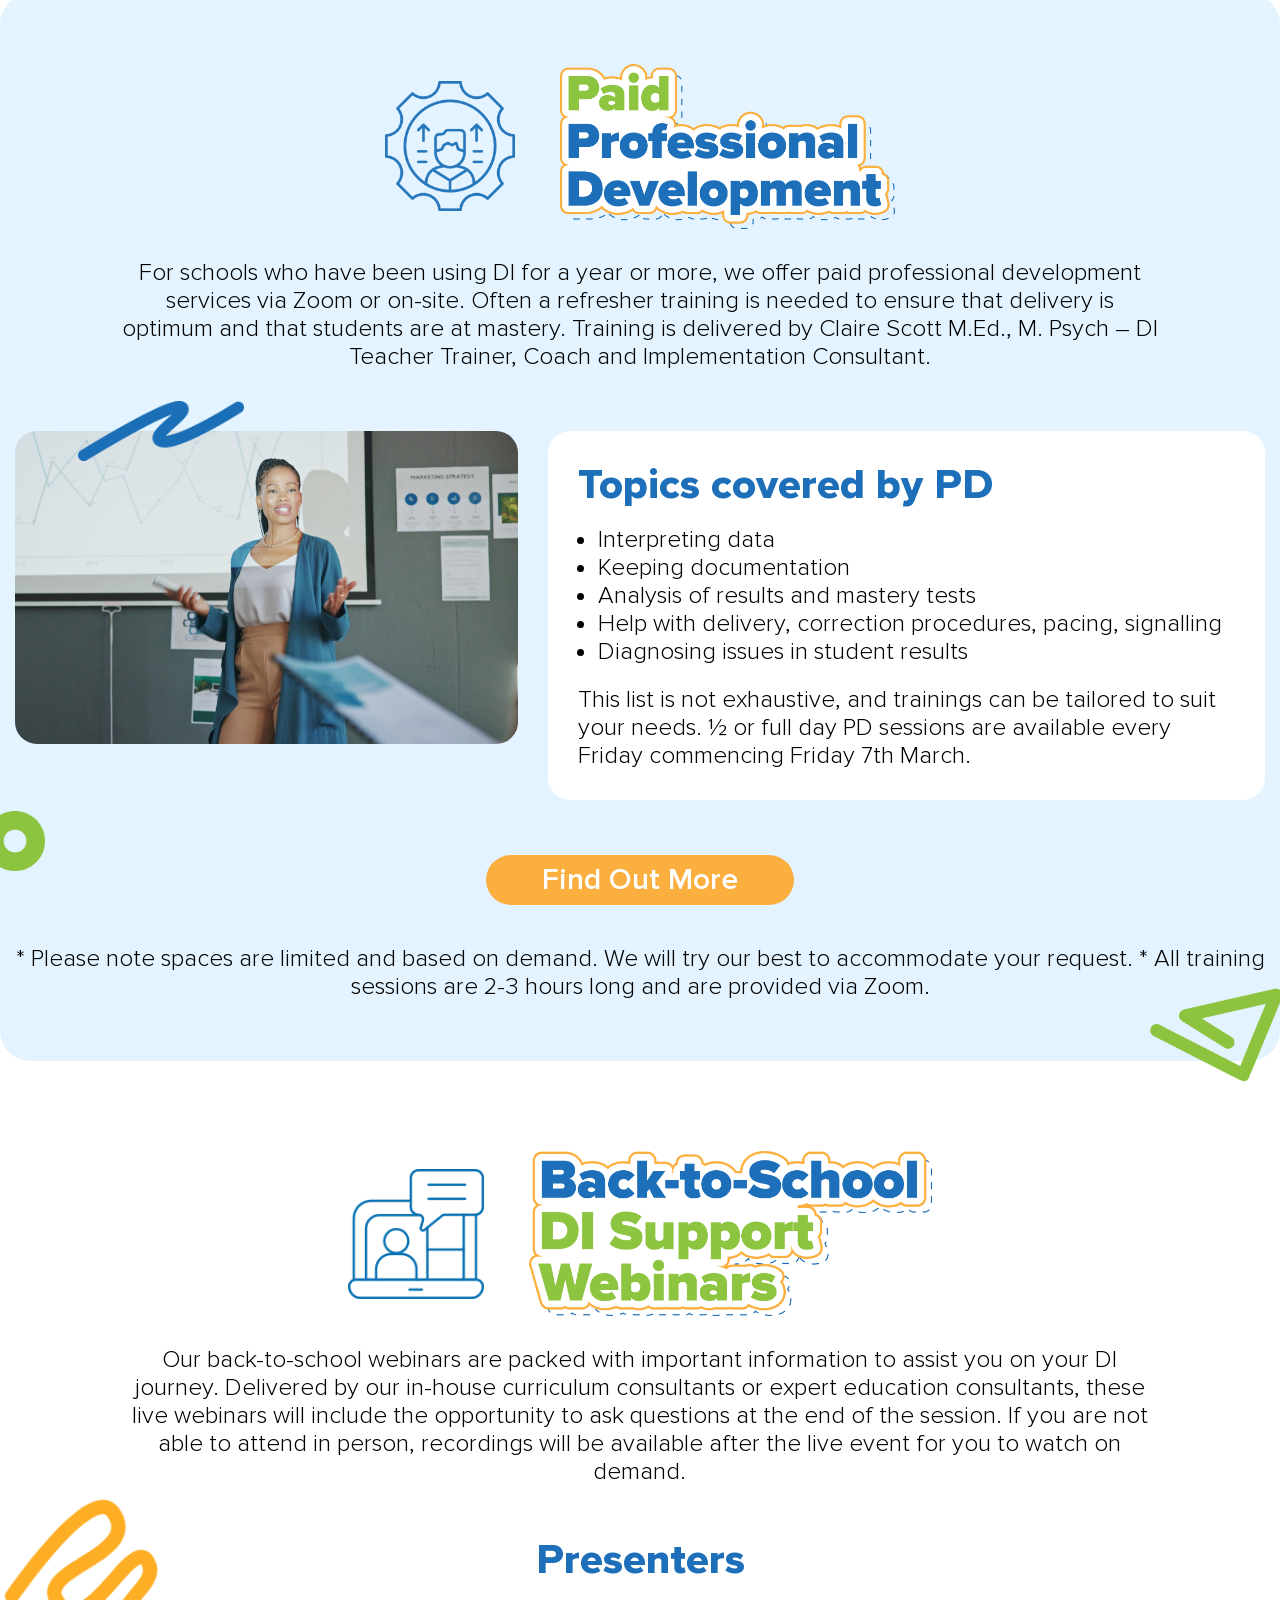
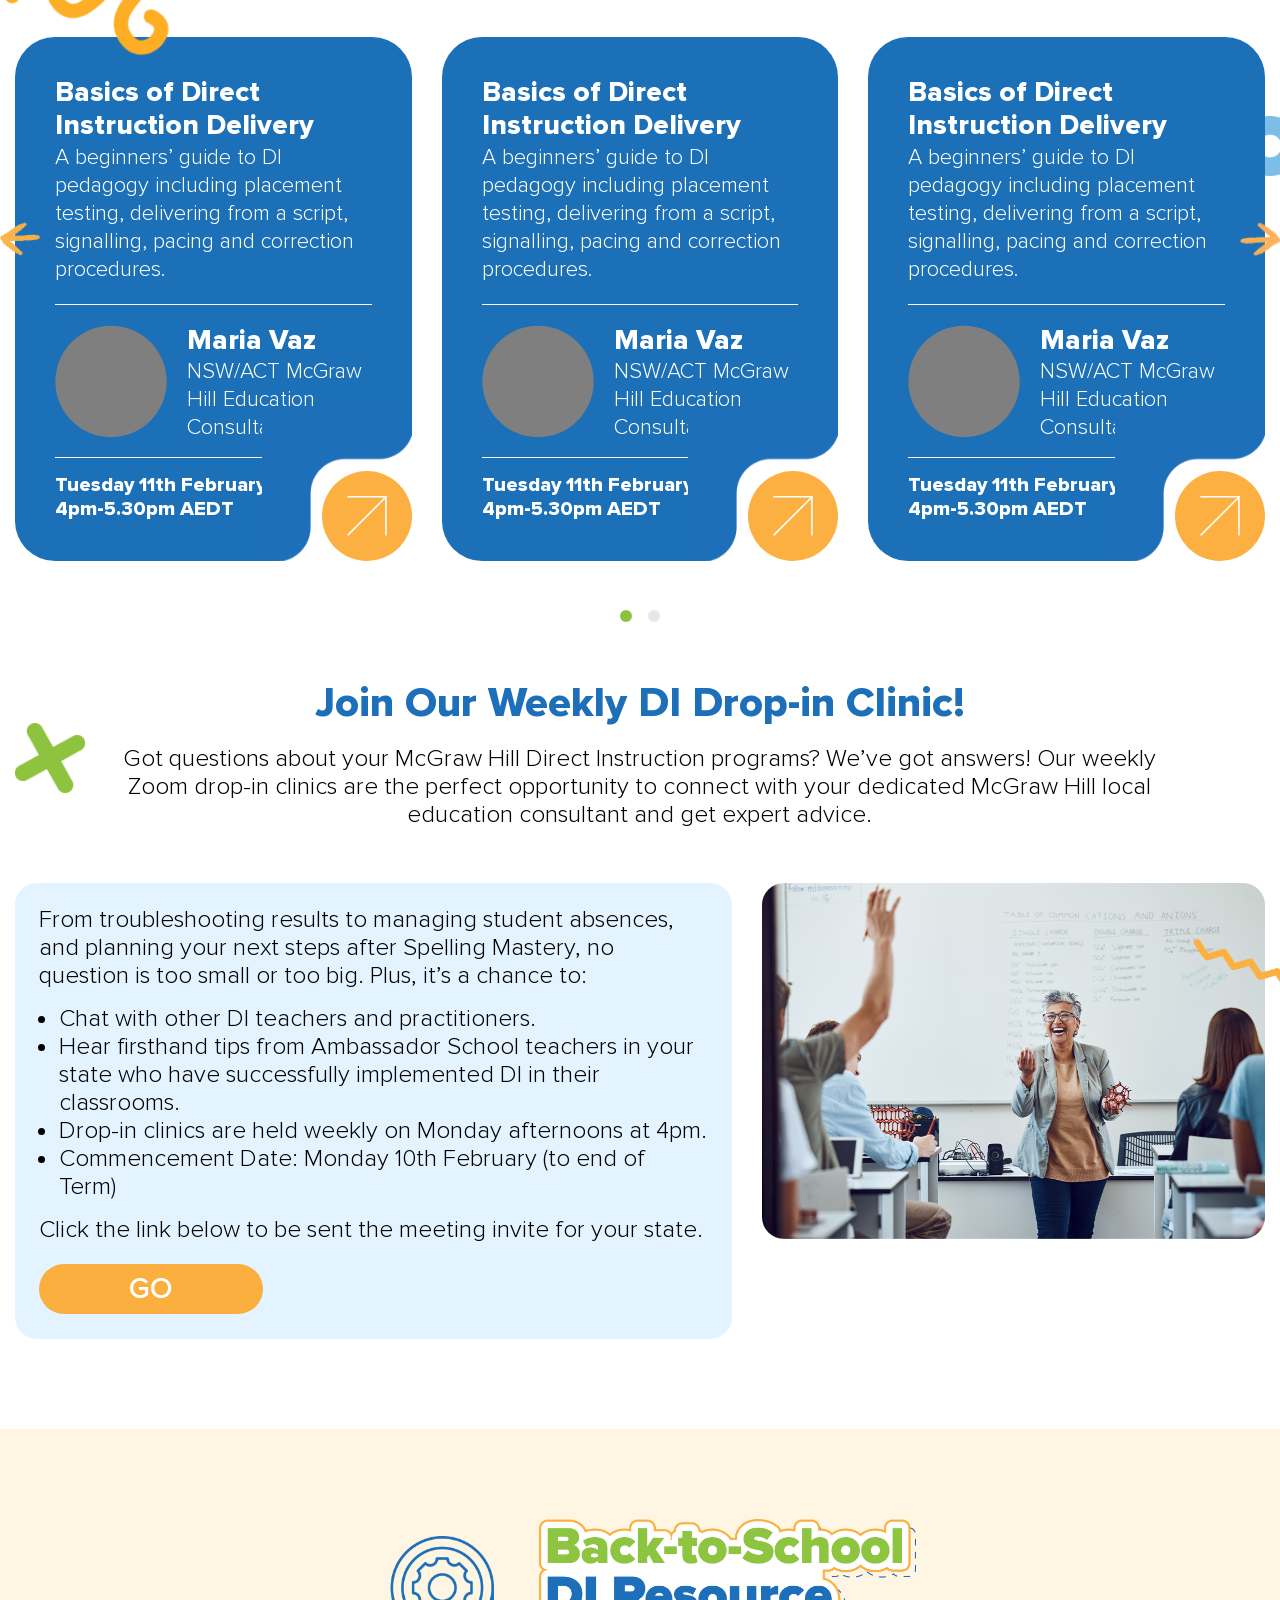
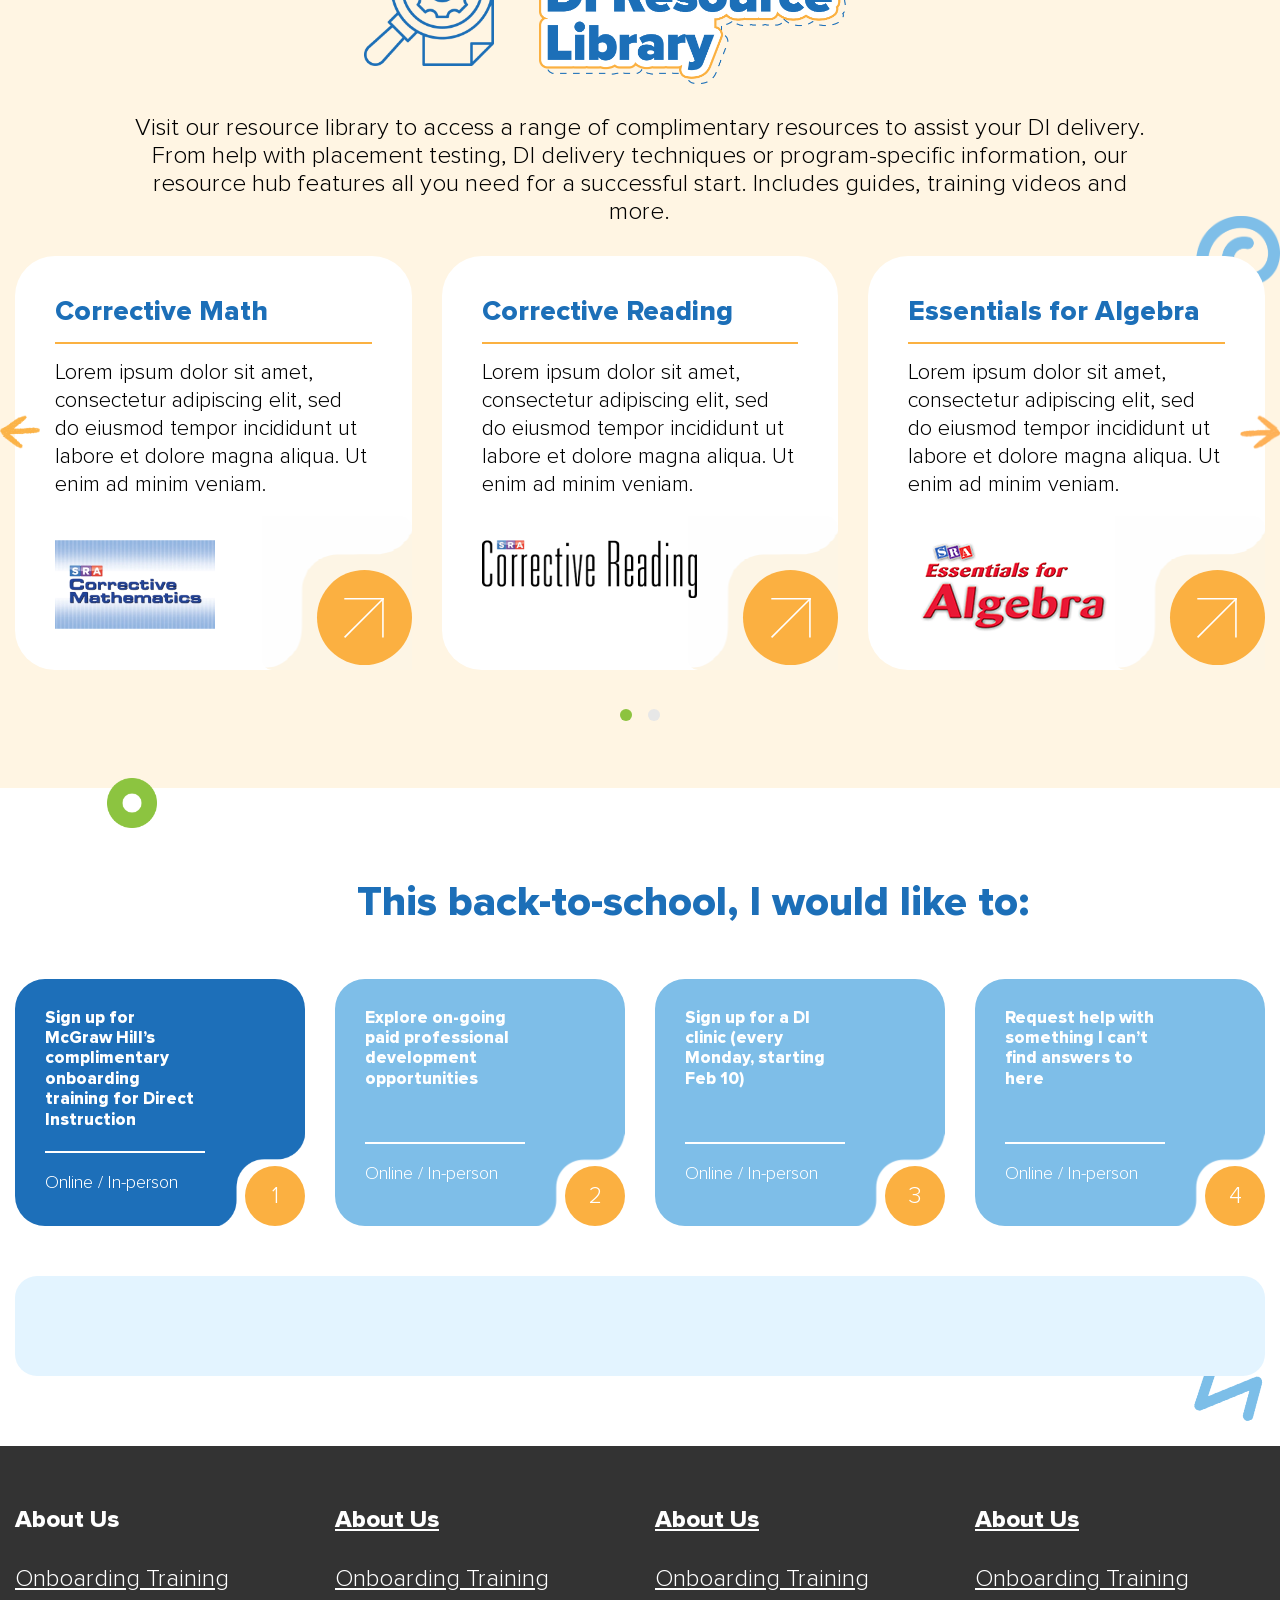
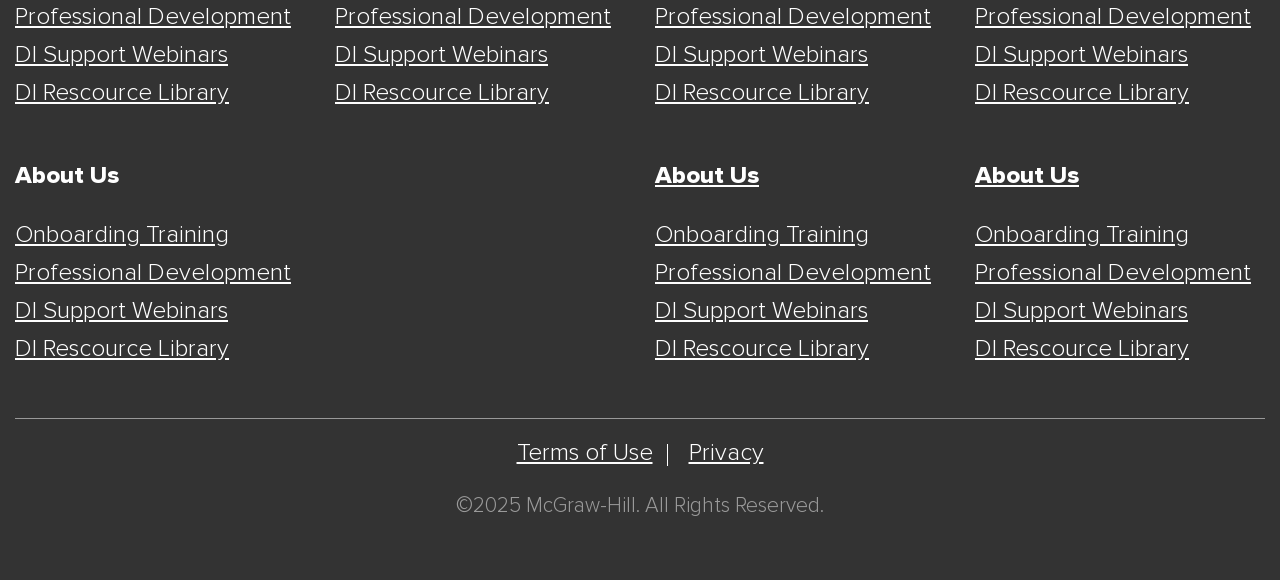
==== commit e20e492c: "Add files via upload" ====
--- a/index.html
+++ b/index.html
@@ -354,64 +354,83 @@
             <div class="slideTitle">
               <h3>Presenters</h3>
             </div>
-            <div class="schoolSlide">
+            <div class="schoolSlide nav" id="myTab" role="tablist">
               
-              <div class="schoolSingleSlide">
-                  <h4>Basics of Direct Instruction Delivery</h4>
-                  <p>A beginners’ guide to DI pedagogy including placement testing, delivering from a script, signalling, pacing and correction procedures. </p>
-                  <div class="userView">
-                    <img src="assets/images/school-slider-person.png" alt="">
-                    <div class="userTxt">
-                      <h4>Maria Vaz</h4>
-                      <p>NSW/ACT McGraw Hill Education Consultant</p>
-                    </div>
-                  </div>
-                  <h5>Tuesday 11th February, <br>
-                    4pm-5.30pm AEDT</h5>
-                    <a class="schoolLink" href="#"><img src="assets/images/GoArrow.svg" alt=""></a>
-              </div>
-              <div class="schoolSingleSlide">
-                  <h4>Basics of Direct Instruction Delivery</h4>
-                  <p>A beginners’ guide to DI pedagogy including placement testing, delivering from a script, signalling, pacing and correction procedures. </p>
-                  <div class="userView">
-                    <img src="assets/images/school-slider-person.png" alt="">
-                    <div class="userTxt">
-                      <h4>Maria Vaz</h4>
-                      <p>NSW/ACT McGraw Hill Education Consultant</p>
-                    </div>
-                  </div>
-                  <h5>Tuesday 11th February, <br>
-                    4pm-5.30pm AEDT</h5>
-                    <a class="schoolLink" href="#"><img src="assets/images/GoArrow.svg" alt=""></a>
-              </div>
-              <div class="schoolSingleSlide">
-                  <h4>Basics of Direct Instruction Delivery</h4>
-                  <p>A beginners’ guide to DI pedagogy including placement testing, delivering from a script, signalling, pacing and correction procedures. </p>
-                  <div class="userView">
-                    <img src="assets/images/school-slider-person.png" alt="">
-                    <div class="userTxt">
-                      <h4>Maria Vaz</h4>
-                      <p>NSW/ACT McGraw Hill Education Consultant</p>
-                    </div>
-                  </div>
-                  <h5>Tuesday 11th February, <br>
-                    4pm-5.30pm AEDT</h5>
-                    <a class="schoolLink" href="#"><img src="assets/images/GoArrow.svg" alt=""></a>
-              </div>
-              <div class="schoolSingleSlide">
-                  <h4>Basics of Direct Instruction Delivery</h4>
-                  <p>A beginners’ guide to DI pedagogy including placement testing, delivering from a script, signalling, pacing and correction procedures. </p>
-                  <div class="userView">
-                    <img src="assets/images/school-slider-person.png" alt="">
-                    <div class="userTxt">
-                      <h4>Maria Vaz</h4>
-                      <p>NSW/ACT McGraw Hill Education Consultant</p>
-                    </div>
-                  </div>
-                  <h5>Tuesday 11th February, <br>
-                    4pm-5.30pm AEDT</h5>
-                  <a class="schoolLink" href="#"><img src="assets/images/GoArrow.svg" alt=""></a>
-              </div>
+              <a href="#tabArea">
+                <div class="clickme" id="form3-tab" data-toggle="tab" role="tab" aria-controls="form3" aria-selected="false">
+                    <div class="schoolSingleSlide">
+                        <h4>Basics of Direct Instruction Delivery</h4>
+                        <p>A beginners’ guide to DI pedagogy including placement testing, delivering from a script, signalling, pacing and correction procedures. </p>
+                        <div class="userView">
+                          <img src="assets/images/school-slider-person.png" alt="">
+                          <div class="userTxt">
+                            <h4>Maria Vaz</h4>
+                            <p>NSW/ACT McGraw Hill Education Consultant</p>
+                          </div>
+                        </div>
+                        <h5>Tuesday 11th February, <br>
+                          4pm-5.30pm AEDT</h5>
+                          <span class="schoolLink"><img src="assets/images/GoArrow.svg" alt=""></span>
+                    </div>
+                </div>
+              </a>
+
+              <a href="#tabArea">
+                <div class="clickme" id="form3-tab" data-toggle="tab" role="tab" aria-controls="form3" aria-selected="false">
+                  <div class="schoolSingleSlide">
+                      <h4>Basics of Direct Instruction Delivery</h4>
+                      <p>A beginners’ guide to DI pedagogy including placement testing, delivering from a script, signalling, pacing and correction procedures. </p>
+                      <div class="userView">
+                        <img src="assets/images/school-slider-person.png" alt="">
+                        <div class="userTxt">
+                          <h4>Maria Vaz</h4>
+                          <p>NSW/ACT McGraw Hill Education Consultant</p>
+                        </div>
+                      </div>
+                      <h5>Tuesday 11th February, <br>
+                        4pm-5.30pm AEDT</h5>
+                        <span class="schoolLink"><img src="assets/images/GoArrow.svg" alt=""></span>
+                  </div>
+                </div>
+              </a>
+
+              <a href="#tabArea">
+                <div class="clickme" id="form3-tab" data-toggle="tab" role="tab" aria-controls="form3" aria-selected="false">
+                  <div class="schoolSingleSlide">
+                      <h4>Basics of Direct Instruction Delivery</h4>
+                      <p>A beginners’ guide to DI pedagogy including placement testing, delivering from a script, signalling, pacing and correction procedures. </p>
+                      <div class="userView">
+                        <img src="assets/images/school-slider-person.png" alt="">
+                        <div class="userTxt">
+                          <h4>Maria Vaz</h4>
+                          <p>NSW/ACT McGraw Hill Education Consultant</p>
+                        </div>
+                      </div>
+                      <h5>Tuesday 11th February, <br>
+                        4pm-5.30pm AEDT</h5>
+                        <span class="schoolLink"><img src="assets/images/GoArrow.svg" alt=""></span>
+                  </div>
+                </div>
+              </a>
+
+              <a href="#tabArea">
+                <div class="clickme" id="form3-tab" data-toggle="tab" role="tab" aria-controls="form3" aria-selected="false">
+                  <div class="schoolSingleSlide">
+                      <h4>Basics of Direct Instruction Delivery</h4>
+                      <p>A beginners’ guide to DI pedagogy including placement testing, delivering from a script, signalling, pacing and correction procedures. </p>
+                      <div class="userView">
+                        <img src="assets/images/school-slider-person.png" alt="">
+                        <div class="userTxt">
+                          <h4>Maria Vaz</h4>
+                          <p>NSW/ACT McGraw Hill Education Consultant</p>
+                        </div>
+                      </div>
+                      <h5>Tuesday 11th February, <br>
+                        4pm-5.30pm AEDT</h5>
+                        <span class="schoolLink"><img src="assets/images/GoArrow.svg" alt=""></span>
+                  </div>
+                </div>
+              </a>
               
             </div>
           </div>
@@ -579,7 +598,7 @@
                     </a>
                   </li>
                   <li class="nav-item">
-                    <a class="nav-link singleContactBox" id="form3-tab" data-toggle="tab" href="#form3" role="tab" aria-controls="form3" aria-selected="false">
+                    <a class="nav-link singleContactBox nav3" id="form3-tab" data-toggle="tab" href="#form3" role="tab" aria-controls="form3" aria-selected="false">
                       <h4>Sign up for a DI clinic (every Monday, starting Feb 10)</h4>
                       <p>Online / In-person</p>
                       <span class="schoolLink">3</span>
@@ -596,38 +615,7 @@
                 </ul>
               </div>
 
-              <div class="contactBoxGrid mt-5 d-none">
-                <div class="singleContactBox">
-                  <a href="#">
-                    <h4>Sign up for McGraw Hill’s complimentary onboarding training for Direct Instruction</h4>
-                    <p>Online / In-person</p>
-                    <span class="schoolLink">1</span>
-                  </a>
-                </div>
-                <div class="singleContactBox">
-                  <a href="#">
-                    <h4>Explore on-going paid professional development opportunities</h4>
-                    <p>Online / In-person</p>
-                    <span class="schoolLink">2</span>
-                  </a>
-                </div>
-                <div class="singleContactBox">
-                  <a href="#">
-                    <h4>Sign up for a DI clinic (every Monday, starting Feb 10)</h4>
-                    <p>Online / In-person</p>
-                    <span class="schoolLink">3</span>
-                  </a>
-                </div>
-                <div class="singleContactBox">
-                  <a href="#">
-                    <h4>Request help with something I can’t find answers to here</h4>
-                    <p>Online / In-person</p>
-                  <span class="schoolLink">4</span>
-                  </a>
-                </div>
-              </div>
-
-              <div class="tabWrap">
+              <div id="tabArea" class="tabWrap">
                 <div class="tab-content" id="myTabContent">
                   <div class="tab-pane fade show active" id="form1" role="tabpanel" aria-labelledby="form1-tab">
                     <div class="contactForm">
--- a/style.css
+++ b/style.css
@@ -0,0 +1,1154 @@
+
+
+@import url('./assets/web-fonts/proxima-nova.css');
+/*
+ *****************************************
+    >>> | 01 Browser Reset & Common CSS|
+ *****************************************
+*/
+html, body{
+    height: 100%;
+}
+body {
+   font-family: 'Proxima Nova Lt';
+    font-size: 24px;
+    font-weight: 400;
+    line-height: 28px;
+    color: #000000;
+}
+
+ul {
+    margin: 0;
+    padding: 0;
+    list-style: none;
+}
+
+a:focus,
+a:hover,
+a:visited,
+input,
+.bootstrap-select>.dropdown-toggle,
+input:hover,
+.bootstrap-select>.dropdown-toggle:hover,
+input:focus,
+.bootstrap-select>.dropdown-toggle:focus,
+input:active,
+.bootstrap-select>.dropdown-toggle:active,
+select {
+    text-decoration: none;
+    outline: none;
+}
+
+button:focus{
+    outline: 0px;
+}
+
+img {
+    max-width: 100%;
+}
+
+a {
+    -moz-transition: 0.3s;
+    -o-transition: 0.3s;
+    -webkit-transition: 0.3s;
+    transition: 0.3s;
+}
+
+a:hover {
+    text-decoration: none;
+}
+
+.h1,
+.h2,
+.h3,
+.h4,
+.h5,
+.h6,
+h1,
+h2,
+h3,
+h4,
+h5,
+h6 {
+    font-weight: 700;
+    margin: 0 0 15px;
+    font-family: 'Proxima Nova';
+
+}
+p{
+    margin-bottom: 30px;
+}
+/* font-family: 'Proxima Nova'; */
+
+.container{
+    max-width: 1400px;
+}
+/*
+ *****************************************
+ >>> | 03. navigation css Start
+ *****************************************
+*/
+
+.bannerArea {
+    background: url(assets/images/pattern-bg.svg);
+    background-size: cover;
+    /* background-position: center; */
+    background-repeat: no-repeat;
+    padding-bottom: 110px;
+}
+.navigationBox {
+    margin-top: 80px;
+}
+
+.singleNavigation {
+    border: 2px solid #fbaf3f;
+    border-radius: 22px;
+    padding: 30px;
+    background: #fff;
+    text-align: center;
+}
+.logo img {
+    position: relative;
+    z-index: 2;
+}
+.navBtn {
+    font-size: 30px;
+    background: #fbaf3f;
+    padding: 11px 56px;
+    border-radius: 40px;
+    color: #fff;
+    font-weight: 700;
+    margin-top: 20px;
+    display: inline-block;
+}
+
+.navBtn:hover {
+    color: #fff;
+}
+.navIcon img {
+    height: 115px;
+}
+
+.navTitle {
+    height: 100px;
+    margin-top: 20px;
+}
+
+.bannerTitle {
+    margin-top: 220px;
+}
+
+.navTitle img {
+    height: 100%;
+}
+
+.logo {
+    margin-top: 150px;
+}
+
+.banner {
+    margin-top: -150px;
+}
+
+.sectionImgtxt {
+    background: #fff5e3;
+    padding-top: 30px;
+    border-radius: 30px;
+}
+
+.alignCenter {
+    align-items: center;
+}
+
+.content h1 {
+    color: #1c6fb8;
+    font-size: 54px;
+    font-weight: 700;
+}
+
+.content h1 span {
+    display: block;
+    font-family: 'Proxima Nova Lt';
+    font-weight: 300;
+}
+
+.sectionTitle {
+    text-align: center;
+}
+
+.sectionContentArea {
+    padding: 90px 0px;
+    overflow: hidden;
+}
+
+.sectionLogo {
+    margin-bottom: 30px;
+}
+
+img.shapeLeft, img.shapeRight {
+    position: absolute;
+}
+
+.slideTitle h3 {
+    color: #7dbee8;
+    font-size: 42px;
+    text-align: center;
+    margin-bottom: 0;
+}
+
+.onboardingSlideTxt {
+    background: #e3f3ff;
+    padding: 30px;
+    border-radius: 22px;
+}
+
+.onboardingSlideTxt h4 {
+    color: #1c6fb8;
+    font-size: 42px;
+}
+
+.onboardingSlideTxt b {
+    margin-bottom: 20px;
+    display: block;
+}
+
+.onboardingSlideTxt p {
+    margin-bottom: 18px;
+}
+
+.onboardingSlideTxt ul li {
+    list-style: disc;
+    margin-left: 20px;
+}
+
+.slideImgRound img {
+    border-radius: 22px;
+}
+
+.onboardingShape {
+    position: relative;
+}
+
+.onboardingShape .shapeLeft {
+    top: -35px;
+    left: -40px;
+    height: 100px;
+    transform: rotate(-30deg);
+}
+
+.slideTitle {
+    margin: 50px 0px;
+    margin-top: 20px;
+}
+
+.onboardingShape .shapeRight {
+    left: auto;
+    right: 0;
+    bottom: 260px;
+    top: auto;
+    z-index: 1;
+    height: 90px;
+    transform: rotate(-45deg);
+}
+
+.owl-nav div {
+    position: absolute;
+    left: -15px;
+    top: 33%;
+}
+.librarySlide .owl-dots {
+    padding-top: 30px;
+}
+.owl-nav div.owl-next {
+    left: auto;
+    right: -15px;
+}
+
+@media only screen and (min-width: 1500px) {
+    .owl-nav div {
+        position: absolute;
+        left: -65px;
+        top: 33%;
+    }
+    
+    .owl-nav div.owl-next {
+        left: auto;
+        right: -65px;
+    }
+}
+.onboardingSlideBottom {
+    text-align: center;
+    margin-top: 35px;
+}
+
+.onboardingSlideBottom p {
+    margin-top: 110px;
+}
+
+.owl-dots div {
+    height: 12px;
+    width: 12px;
+    background: #e7e7e7;
+    display: inline-block;
+    border-radius: 100px;
+    margin: 0px 8px;
+}
+
+.owl-dots {
+    position: absolute;
+    bottom: 100px;
+    width: 100%;
+    text-align: center;
+}
+
+.owl-dots div.active {
+    background: #8dc33f;
+}
+
+
+div#onboarding .owl-dots {
+    padding-bottom: 30px;
+    position: relative !important;
+    bottom: 0;
+    margin-top: 40px
+}
+
+.sectionDevelopment {
+    background: #e3f3ff;
+    border-radius: 30px;
+    padding-top: 70px;
+    padding-bottom: 30px;
+}
+
+.sectionDevelopment .onboardingSlideTxt {
+    background: #fff;
+}
+
+.sectionDevelopment .onboardingSlideTxt p {
+    margin-top: 20px;
+    margin-bottom: 0;
+}
+
+.sectionDevelopment .onboardingSlideBottom p {
+    margin-top: 40px;
+}
+
+.developmentShape .shapeTop {
+    margin-bottom: -30px;
+    position: relative;
+    z-index: 1;
+    padding-left: 5%;
+    height: 60px;
+}
+
+.developmentShape .shapeLeftOut {
+    position: absolute;
+    z-index: 1;
+    top: -220px;
+    left: -15px;
+    height: 60px;
+}
+
+.developmentShape {
+    position: relative;
+}
+
+.developmentShape .shapeRight {
+    position: absolute;
+    bottom: -40px;
+    left: auto;
+    right: 0;
+    height: 110px;
+    transform: rotate(-67deg);
+}
+
+.sectionContentArea.onboarding {
+    padding-bottom: 20px;
+}
+.userView img {
+    max-width: 100% !important;
+    width: auto !important;
+}
+
+.schoolSingleSlide {
+    padding: 40px;
+    position: relative;
+    background: #1b70b7;
+    border-radius: 40px;
+}
+
+.schoolLink {
+    position: absolute;
+    right: 0;
+    height: 90px;
+    width: 90px;
+    bottom: 0;
+    border-radius: 100px;
+    z-index: 999999;
+    background: #fbb041;
+}
+.schoolLink img {
+    width: 40px !important;
+    position: absolute;
+    left: 50%;
+    transform: translateX(-50%)translateY(-50%);
+    top: 50%;
+}
+
+.schoolSingleSlide h4 {
+    color: #fff;
+    font-size: 34px;
+    margin-bottom: 0;
+}
+
+.schoolSingleSlide p {
+    color: #fff;
+    border-bottom: 1px solid #fff;
+    padding-bottom: 20px;
+    margin-bottom: 20px;
+}
+.formBtn .navBtn {
+    padding: 11px 90px;
+}
+.schoolSingleSlide:hover .schoolLink, 
+.singleContactBox:hover .schoolLink {
+    background: #8ec340;
+}
+.navBtn:hover {
+    background: #8ec340;
+}
+.footerNav li a:hover {
+    text-decoration: none;
+}
+.singleNavigation:hover .navBtn {
+    background: #8ec340;
+}
+.owl-nav div img {
+    height: 40px;
+}
+
+.userView {
+    display: grid;
+    grid-template-columns: 5fr 7fr;
+}
+
+.schoolSingleSlide .userTxt p {
+    border: none;
+    padding: 0;
+    margin: 0;
+}
+
+.schoolSingleSlide h5 {
+    color: #fff;
+    width: 70%;
+    margin-top: 15px;
+    border-top: 1px solid #fff;
+    padding-top: 15px;
+    margin-bottom: 0;
+}
+.schoolSlide a {
+    display: block;
+}
+.sectionContentArea.school .slideTitle h3 {
+    color: #1c6fb8;
+}
+
+.schoolShape img.shapeLeft {
+    z-index: 11;
+    top: 0px;
+    height: 156px;
+    transform: rotate(-45deg);
+    left: 30px;
+}
+
+.sectionContentArea.school .owl-dots {
+    position: relative;
+    bottom: 0;
+    top: 40px;
+}
+
+.sectionContentArea.join {
+    padding-top: 0;
+}
+
+.sectionTitle h2 {
+    color: #1c6fb8;
+    font-size: 42px;
+}
+
+.joinShape .shapeLeft {
+    top: -160px;
+    height: 70px;
+}
+
+.joinShape .shapeRight {
+    right: -50px;
+    z-index: 2;
+    top: 50px;
+    height: 70px;
+    transform: rotate(45deg);
+}
+
+.sectionContentArea.join .onboardingSlideTxt p {
+    margin-top: 15px;
+    margin-bottom: 0;
+}
+
+.joinForm {
+    max-width: 68%;
+    display: flex;
+    align-items: center;
+    justify-content: space-between;
+    gap: 20px;
+    margin-top: 20px;
+}
+
+.sectionContentArea.join .onboardingSlideTxt ul {
+    margin-top: 15px;
+}
+
+.joinInput input {
+    width: 100%;
+    border: none;
+    padding: 11px 56px;
+    border-radius: 40px;
+    text-align: left;
+    padding-left: 20px;
+}
+
+.formBtn .navBtn {
+    margin: 0;
+}
+
+.joinInput {
+    width: 350px;
+    position: relative;
+    z-index: 1;
+}
+
+.joinInput input::placeholder {
+    color: #000;
+    font-weight: 700;
+}
+
+.sectionContentArea.join .onboardingSlideTxt {
+    padding: 8px 24px;
+    padding-bottom: 25px;
+}
+
+.joinInput:after {
+    position: absolute;
+    right: 6px;
+    top: 6px;
+    height: 38px;
+    width: 38px;
+    content: "+";
+    background: #8dc33f;
+    text-align: center;
+    color: #fff;
+    font-weight: 300;
+    font-size: 33px;
+    padding-top: 6px;
+    border-radius: 40px;
+}
+.sectionContentArea.library {
+    background: #fff5e3;
+}
+
+.librarySlide .schoolSingleSlide:before {
+    background: url(assets/images/library-corner-shape.svg);
+    right: 0px;
+    bottom: 0px;
+    background-size: cover;
+    background-position: center;
+    background-repeat: no-repeat;
+    border-top-right-radius: 12px;
+}
+.librarySlide .schoolLink {
+    height: 95px;
+    width: 95px;
+    bottom: 5px;
+}
+.sectionContentArea.library .schoolSingleSlide {
+    background: #fff;
+}
+
+.sectionContentArea.library .schoolSingleSlide h4 {
+    color: #1c6fb8;
+    border-bottom: 2px solid #fbb141;
+    padding-bottom: 13px;
+}
+.sectionContentArea.library .schoolSingleSlide p {
+    color: #000;
+}
+
+.sectionContentArea.library .schoolSingleSlide img {
+    width: auto;
+}
+
+.librarySlideImg {
+    position: relative;
+}
+
+.sliderLink {
+    position: relative;
+    right: 0;
+    top: 35px;
+}
+
+.sliderLink .link {
+    z-index: 22;
+    height: 112px;
+    width: 112px;
+    display: inline-block;
+    border-radius: 100px;
+    position: absolute;
+    right: -49px;
+    top: -132px;
+    border-radius: 100px;
+}
+
+.sliderLink .link:after, .sliderLink .link:before {
+    position: absolute;
+    right: 35px;
+    top: 35px;
+    height: 1.5px;
+    width: 39px;
+    content: "";
+    background: #fff;
+    transform: rotate(0deg);
+    z-index: -1;
+}
+
+.sliderLink .link:before {
+    top: 55px;
+    transform: rotate(-90deg);
+    right: 16px;
+}
+
+span.linkBar {
+    position: absolute;
+    height: 55px;
+    width: 1.5px;
+    background: #fff;
+    right: 55px;
+    top: 28px;
+    transform: rotate(45deg);
+}
+.libraryShape img {
+    right: 0;
+    top: -40px;
+    height: 100px;
+}
+.sectionContentArea.library .owl-dots {
+    position: initial;
+}
+
+.sectionContentArea.library {
+    padding-bottom: 60px;
+}
+.contactBoxGrid {
+    display: grid;
+    grid-template-columns: 3fr 3fr 3fr 3fr;
+    gap: 30px;
+}
+
+.singleContactBox {
+    background: #7ebee8;
+    padding: 30px;
+    color: #fff;
+    position: relative;
+    border-radius: 30px;
+}
+
+.singleContactBox:hover, 
+.singleContactBox.active {
+    background: #1d6fb9;
+}
+
+.singleContactBox:before {
+    background: url(assets/images/form-slide-corner-shape.png);
+    background-size: cover;
+    background-position: center;
+    background-repeat: no-repeat;
+    border-top-right-radius: 12px;
+    position: absolute;
+    right: 0px;
+    bottom: 0px;
+    height: 100px;
+    width: 100px;
+    content: "";
+}
+.singleContactBox:hover:before, 
+.singleContactBox.active:before {
+    background: url(assets/images/form-slide-corner-shape-hover2.png);
+    background-size: cover;
+    background-position: center;
+    background-repeat: no-repeat;
+    border-top-right-radius: 12px;
+    position: absolute;
+    right: -.5px;
+    bottom: 0px;
+    height: 98px;
+    width: 98px;
+    content: "";
+}
+
+.singleContactBox a{
+    color: #fff;
+}
+.singleContactBox h4 {
+    min-height: 135px;
+    border-bottom: 2px solid #fff;
+    padding-bottom: 20px;
+    font-size: 22px;
+    margin-right: 70px;
+}
+
+.contactArea {
+    padding: 70px 0px;
+    padding-top: 90px;
+    position: relative;
+}
+
+.singleContactBox .schoolLink {
+    position: absolute;
+    right: 0;
+    height: 60px;
+    width: 60px;
+    bottom: 0;
+    border-radius: 100px;
+    z-index: 999999;
+    background: #fbb041;
+    text-align: center;
+    display: flex;
+    align-items: center;
+    justify-content: center;
+    color: #fff;
+}
+.singleContactBox p {
+    margin: 0;
+}
+.quantiryBtn:hover {
+    color: #fff;
+}
+
+.contactArea .sectionTitle {
+    margin-bottom: 50px;
+}
+
+.contactArea .contactShape .shapeRight {
+    right: 20px;
+    top: 540px;
+    height: 100px;
+    transform: rotate(-14deg);
+}
+.contactShape2 img {
+    top: -100px;
+    left: 0;
+    height: 50px;
+}
+.contactForm {
+    margin-top: 50px;
+}
+
+.footer {
+    background: #333333;
+    padding: 60px 0px;
+}
+
+.footerNav li {
+    display: inline-block;
+}
+
+.footerNav li a {
+    color: #fff;
+    text-decoration: underline;
+    padding-right: 18px;
+    /* border-right: 1px solid #fff; */
+    position: relative;
+    margin-right: 15px;
+}
+
+.footerNav li a:after {
+    position: absolute;
+    right: 0;
+    top: 5px;
+    height: 80%;
+    width: 1px;
+    content: "";
+    background: #fff;
+}
+
+.footerNav li:last-child a:after {
+    background: none;
+}
+
+.footerNav {
+    border-bottom: 1px solid #999;
+    padding-bottom: 25px;
+    margin-bottom: 25px;
+}
+
+.privacyAndTerms.footerNav {
+    border: none;
+    margin-bottom: 0;
+    padding-top: 5px;
+}
+
+.copyright {
+    color: #9a9a9a;
+    font-size: 21px;
+    text-align: center;
+}
+
+.mainMenu li {
+    display: inline-block;
+    padding: 0px 45px;
+}
+
+.mainMenu li a {
+    color: #1c6fb8;
+    font-weight: 600;
+}
+
+.mainMenu {
+    display: flex;
+    align-items: center;
+    justify-content: center;
+    height: 100%;
+}
+
+.stickyNav {
+    padding: 36px 0px;
+    padding-bottom: 0;
+}
+
+.NavBdr {
+    height: 2px;
+    background: #fbaf3f;
+    margin-top: 36px;
+}
+
+.stickyNav {
+    position: fixed;
+    width: 100%;
+    top: 0;
+    background: #fff;
+    transition: .4s;
+    left: 0;
+    opacity: 0;
+    visibility: hidden;
+    z-index: 333333333;
+}
+
+.stickyNav.sticky {
+    visibility: visible;
+    opacity: 1;
+}
+
+.bannerArea.sticky .navigationBox {
+    opacity: 0;
+    visibility: hidden;
+    transition: .4s;
+}
+
+.librarySlideImgInner {
+    height: 90px;
+}
+
+.slicknav_menu {
+    display: none;
+}
+.mainMenu li a:hover {
+    color: #8ec340;
+}
+.logo a.logoLink{
+    transition: .0s;
+}
+
+.sectionContentArea.onboarding, 
+.sectionContentArea.library, 
+.sectionDevelopment, 
+.sectionContentArea.school{
+    scroll-margin-top: calc(150px + 0px);
+}
+
+div#onboarding, .sectionContentArea.library {
+    overflow: initial;
+}
+
+.schoolShape img.shapeRight{
+    right: -20px;
+    height: 60px;
+    top: 200px;
+}
+
+
+
+.guideYouImg {
+    position: relative;
+    z-index: 1;
+}
+
+img.boyLeft, img.boyRight {
+    position: absolute;
+    left: -70px;
+    bottom: 25%;
+    z-index: -1;
+    width: 150px;
+}
+
+img.boyRight {
+    left: auto;
+    right: 60px;
+    bottom: auto;
+    top: 0;
+    width: 50px;
+}
+
+
+/* Forms css */
+
+.contactForm form {
+    width: 100% !important;
+}
+
+.contactForm {
+    background: #e3f4ff;
+    padding: 50px;
+    border-radius: 22px;
+}
+
+.contactForm input {
+    width: 100% !important;
+    border: none;
+    padding: 18px 15px !important;
+    border-radius: 40px;
+}
+
+.contactForm .mktoLabel {
+    display: none;
+}
+
+.mktoForm .mktoFormCol {
+    width: 100%;
+}
+
+.mktoForm .mktoFieldWrap {
+    width: 100%;
+}
+
+.mktoForm .mktoFormRow select {
+    width: 100% !important;
+    border: none;
+    padding: 16px 20px;
+    border-radius: 40px;
+}
+
+.mktoForm .mktoFormRow tearea {
+    width: 100% !important;
+}
+
+.mktoForm textarea.mktoField {
+    width: 100% !important;
+    border: none;
+    min-height: 150px;
+    padding: 15px;
+    border-radius: 12px;
+}
+
+.schoolSingleSlide:before {
+    position: absolute;
+    right: 0px;
+    bottom: 0px;
+    height: 154px;
+    width: 150px;
+    content: "";
+    background: #fff;
+    background: url(assets/images/right-corner-shape.svg);
+    background-size: cover;
+    background-position: center;
+    border-bottom-left-radius: 10px;
+    border-top-right-radius: 12px;
+}
+    
+.formWrap {
+    max-width: 700px;
+    margin: 0 auto;
+}
+
+.contactForm input {
+    font-size: 18px !important;
+}
+
+.mktoForm .mktoFormRow select {
+    height: 57px;
+    font-size: 18px;
+    color: #757575;
+    -webkit-appearance: none;
+    -moz-appearance: none;
+    appearance: none;
+    border: none;
+    background: transparent url(http://cdn1.iconfinder.com/data/icons/cc_mono_icon_set/blacks/16x16/br_down.png) no-repeat;
+    background-color: #fff;
+    padding: 10px 15px !important;
+    background-position: calc(100% - 15px);
+}
+
+.mktoLogicalField.mktoCheckboxList {
+    width: 100% !important;
+    align-items: flex-start;
+    gap: 5px;
+}
+
+.mktoLogicalField.mktoCheckboxList input {
+    width: 30px !important;
+    transform: scale(1.8);
+    margin-top: 4px;
+    margin-right: 10px;
+}
+
+.mktoLogicalField.mktoCheckboxList label {
+    font-size: 16px !important;
+    margin-left: 0px !important;
+    margin-top: 0px !important;
+    margin-bottom: 15px !important;
+}
+
+.mktoHtmlText.mktoHasWidth {
+    width: 100% !important;
+    font-size: 16px;
+}
+
+.mktoForm .mktoRadioList input {
+    transform: scale(1.8);
+    width: 14px !important;
+    margin-top: 2px !important;
+}
+
+.mktoForm .mktoRadioList label {
+    font-size: 16px;
+    padding-bottom: 0 !important;
+    margin-bottom: 15px !important;
+}
+
+.mktoForm .mktoRadioList {
+    width: 100% !important;
+    text-align: left !important;
+}
+
+.mktoButtonRow {
+    text-align: left !important;
+    margin-bottom: 30px !important;
+    margin-top: 10px !important;
+}
+
+.mktoButtonRow span {
+    margin-left: 0px !important;
+}
+
+.mktoForm .mktoButtonWrap.mktoSimple .mktoButton {
+    font-size: 30px !important;
+    background: #fbaf3f !important;
+    padding: 11px 56px !important;
+    border-radius: 40px !important;
+    color: #fff !important;
+    font-weight: 700 !important;
+    margin-top: 20px;
+    display: inline-block !important;
+    border: none !important;
+}
+
+.mktoForm .mktoButtonWrap.mktoSimple .mktoButton:hover {
+    border: none !important;
+    background: #8ec340 !important;
+}
+
+.footerNav h4 a {
+    color: #fff;
+    text-decoration: underline;
+}
+
+.footerNav h4 {
+    color: #fff;
+    padding-bottom: 10px;
+}
+
+.footerNav li a:after {
+    display: none;
+}
+
+.footerNav li a {
+    padding-right: 0;
+    padding: 5px 0px;
+    display: block;
+    font-weight: 400;
+    margin: 0;
+}
+
+.footerNav {
+    border: none;
+}
+
+.privacyAndTerms.footerNav {
+    border-top: 1px solid #999;
+    padding-top: 20px;
+    text-align: center;
+}
+
+.privacyAndTerms.footerNav ul li a {
+    padding: 0px 15px;
+}
+
+.privacyAndTerms.footerNav ul li a:after {
+    display: block;
+}
+
+.logo a.logoLink, .navLogo a {
+    display: flex;
+    height: 90px;
+    max-width: 364px;
+    gap: 47px;
+}
+
+.sectionLogo {
+    display: flex;
+    max-width: 550px;
+    margin: 0 auto;
+    gap: 45px;
+    justify-content: center;
+    align-items: center;
+    margin-bottom: 30px;
+}
+
+.sectionLogo img.title1 {
+    height: 130px;
+}
+
+.sectionLogo img.title2 {
+    height: 165px;
+}
+
+.singleContactBox{
+    transition: .0s;
+    height: 100%;
+}
+
+.singleContactBox:hover{
+    color: #fff;
+}
+.sectionContentArea.library .schoolSingleSlide p {
+    margin-top: 15px;
+}
+.mktoFormRow .mktoOffset {
+    display: none;
+}
+
+div#tabArea {
+    scroll-margin-top: calc(150px + 0px);
+}
+
+.contactForm form {
+    font-family: 'Proxima Nova Lt' !important;
+}
--- a/assets/css/responsive.css
+++ b/assets/css/responsive.css
@@ -0,0 +1,864 @@
+
+
+
+
+/* Medium Layout: 1280px. */
+@media only screen and (min-width: 992px) and (max-width: 1400px) {
+br{
+    display: none;
+}
+
+.mainMenu li {
+    padding: 0px 3px;
+}
+
+.mainMenu li a {
+    font-size: 16px;
+}
+.owl-nav div img {
+    width: 40px;
+}
+.singleContactBox h4 {
+    font-size: 17px;
+}
+
+.singleContactBox p {
+    font-size: 18px;
+    max-width: 150px;
+}
+.sectionContentArea.library .schoolSingleSlide h4 {
+    font-size: 28px;
+}
+
+.sectionContentArea.library .schoolSingleSlide p {
+    font-size: 22px;
+}
+
+.schoolSingleSlide h4 {
+    font-size: 28px;
+}
+
+.schoolSingleSlide p {
+    font-size: 22px;
+}
+
+
+}
+
+
+
+
+
+
+/* Tablet Layout: 768px. */
+@media only screen and (max-width: 991px) {
+    br{
+        display: none;
+    }
+    .mainMenu li {
+        padding: 0px 4px;
+    }
+    
+    .mainMenu li a {
+        font-size: 12px;
+    }
+    
+    .navigationBox {
+        grid-template-columns: 6fr 6fr;
+    }
+    
+    .sectionContentArea.onboarding .slideImgRound {
+        margin-top: 50px;
+    }
+
+    .sectionImgtxt .reverseMobile {
+        flex-direction: column-reverse;
+    }
+    .sectionContentArea.onboarding .owl-dots {
+        bottom: 0px;
+    }
+    
+    .onboardingSlideBottom p {
+        margin-top: 30px;
+        padding-bottom: 25px;
+    }
+    .sectionDevelopment .onboardingSlideTxt {
+        margin-top: 30px;
+    }
+
+    .schoolSingleSlide {
+        padding: 30px;
+        background-size: cover;
+        max-width: 443px;
+        margin: 0 auto;
+    }
+    .join .slideImgRound {
+        margin-top: 40px;
+    }
+
+    .contactBoxGrid {
+        grid-template-columns: 12fr;
+    }
+
+    .joinShape .shapeRight {
+        top: 0;
+        right: 0;
+    }
+    
+    .quantiryBtn {
+        bottom: 33px;
+    }
+    .schoolLink {
+        bottom: 0;
+    }
+
+    .navTitle {
+        margin-top: 10px;
+    }
+    
+    .singleNavigation {
+        padding: 20px 15px;
+        text-align: center;
+        margin: 15px 0px;
+    }
+    
+    .navigationBox {
+        margin-top: 40px;
+    }
+    
+    .bannerArea {
+        padding-bottom: 40px;
+    }
+    .singleContactBox h4 {
+        font-size: 17px;
+    }
+    
+    .singleContactBox p {
+        font-size: 18px;
+        max-width: 150px;
+    }
+    .sectionContentArea.library .schoolSingleSlide h4 {
+        font-size: 28px;
+    }
+    
+    .sectionContentArea.library .schoolSingleSlide p {
+        font-size: 22px;
+    }
+    
+    .schoolSingleSlide h4 {
+        font-size: 28px;
+    }
+    
+    .schoolSingleSlide p {
+        font-size: 22px;
+    }
+
+    .owl-nav div.owl-next {
+        right: -13px;
+    }
+    
+    .owl-nav div {
+        left: -13px;
+    }
+    
+    .joinShape .shapeLeft {top: -226px;width: 35px;}
+    
+    .joinShape .shapeRight {
+        width: 90px;
+    }
+    
+    .librarySlideImgInner {
+        padding-right: 100px;
+    }
+    .onboardingShape .shapeLeft {
+        left: -15px;
+        width: 60px;
+        top: 0;
+    }
+}
+
+
+/* Tab Layout: 992px. */
+@media only screen and (max-width: 1050px) {
+    .slicknav_menu {
+        position: absolute;
+        right: 0;
+        top: 0;
+        width: 100%;
+        z-index: 2;
+    }
+    .slicknav_menu {
+        display: block;
+        background: none;
+        top: 30px;
+    }
+    
+    .logo {
+        width: 65%;
+        margin-top: 20px;
+    }
+    
+    .slicknav_menu .slicknav_nav {
+        background: #8dc540;
+        border-radius: 10px;
+    }
+    
+    a.slicknav_btn {
+        border: 2px solid #fbaf3f;
+        background: none;
+        padding: 12px 14px;
+        border-radius: 16px;
+    }
+  a.slicknav_btn.slicknav_open {
+        background: #fff5e3;
+    }
+
+
+    .slicknav_menu .slicknav_icon-bar {
+        background-color: #fbaf3f;
+        width: 27px;
+        height: 4px;
+        margin: 5px 0px;
+        border-radius: 50px;
+    }
+    .slicknav_menu .slicknav_icon {
+        height: auto;
+        width: 27px;
+    }
+    
+    .slicknav_nav a {
+        font-size: 22px;
+        padding: 10px 15px;
+        text-transform: uppercase;
+    }
+    .stickyNav.sticky {
+        display: none;
+    }
+    .slicknav_nav a {
+        color: #1c6fb8;
+        font-size: 28px;
+        font-weight: 700;
+        border-bottom: 1px solid #6b6b6b;
+        padding: 20px 0px;
+    }
+    .slicknav_nav a:hover {
+        background: none;
+        color: #8dc540;
+    }
+    .slicknav_menu .slicknav_nav {
+        background: transparent;
+        border-radius: 0px;
+        position: relative;
+        z-index: 1;
+        overflow: visible;
+        transition: .0s;
+        padding-top: 40px;
+    }
+    
+    .slicknav_menu .slicknav_nav:after {
+        position: absolute;
+        left: 0;
+        top: -87px;
+        height: 450px;
+        width: 100%;
+        content: "";
+        background: #fff;
+        z-index: -1;
+    }
+    
+    a.slicknav_btn {
+        z-index: 2;
+    }
+    
+    .logo img {z-index: 3;}
+    
+    .slicknav_nav li:last-child a {
+        border: none;
+    }
+    .bannerImg {
+        padding-top: 130px;
+    }
+    .guideYouImg {
+        max-width: 400px;
+        margin: 0 auto;
+    }
+
+    div#onboarding .owl-nav div {
+        top: 16%;
+    }
+    
+    .owl-nav div img {
+        width: 40px;
+    }
+    .sectionContentArea.join {
+        padding-bottom: 50px;
+    }
+    .schoolShape img.shapeLeft {
+        width: 100px;
+        top: 40px;
+    }
+
+    .contactBoxGrid {
+        padding-bottom: 30px;
+        margin: 0 auto;
+        grid-template-columns: 6fr 6fr;
+    }
+    
+    .singleContactBox h4{
+        margin-right: 0px;
+    }
+    .onboardingSlide.owl-carousel {
+        padding-bottom: 50px;
+    }
+}
+
+/* Mobile Layout: 320px. */
+@media only screen and (max-width: 767px) {
+
+    .contactBoxGrid::-webkit-scrollbar-thumb {
+        background: #8ec340;
+      }
+
+      .contactBoxGrid {
+        max-width: 1000px;
+        grid-template-columns: 3fr 3fr 3fr 3fr;
+        overflow-x: scroll;
+        padding-bottom: 30px;
+        margin: 0 auto;
+    }
+    
+    ::-webkit-scrollbar {
+        width: 7px;
+        height: 7px;
+    }
+    
+    ::-webkit-scrollbar:hover {
+        width: 12px;
+        height: 12px;
+    }
+    
+    ::-webkit-scrollbar-track,
+    ::-webkit-scrollbar-thumb {
+        border-radius: 4px;
+    }
+    
+    ::-webkit-scrollbar-track {
+        background: #e7e8e8;
+    }
+
+    .slicknav_menu .slicknav_nav {
+        padding-top: 20px;
+    }
+    
+
+    .slicknav_nav a {
+        font-size: 21px;
+    }
+    .slicknav_menu .slicknav_nav:after {
+        height: 410px;
+    }
+    br{
+        display: none;
+    }
+    
+    .reverseMobile {
+        flex-direction: column-reverse;
+    }
+    
+    .banner {
+        margin-top: 40px;
+    }
+    
+    .bannerTitle {
+        margin-top: 0;
+    }
+    
+    .navigationBox {
+        grid-template-columns: 12fr;
+    }
+    
+    .stickyNav {
+        display: none;
+    }
+    
+    .bannerArea.sticky .navigationBox {
+        opacity: 1;
+        visibility: visible;
+    }
+    
+    .bannerArea {
+        padding-bottom: 40px;
+    }
+    
+    .sectionImgtxt {
+        padding-top: 50px;
+    }
+    
+    .onboardingShape .shapeLeft {
+        width: 15%;
+        left: -30px;
+        top: 0;
+    }
+    
+    .owl-nav div.owl-next {
+        right: -15px;
+    }
+    
+    .owl-nav div {
+        left: -15px;
+    }
+    
+    .owl-nav div img {
+        height: 30px;
+    }
+    
+    .onboardingSingleSlide .row {
+        flex-direction: column-reverse;
+    }
+    
+    .slideTitle {
+        margin-bottom: 0;
+    }
+    
+    .onboardingSlideTxt {
+        margin-top: 30px;
+    }
+    
+    .onboardingShape .shapeRight {
+        width: 20%;
+        bottom: 0;
+        display: none;
+    }
+    
+    .sectionDevelopment .onboardingSingleSlide .row {
+        flex-direction: row-reverse;
+    }
+    
+    .developmentShape .shapeRight {
+        width: 20%;
+        bottom: -45px;
+        right: -30px;
+    }
+    
+    .onboardingSlideBottom {
+        margin-top: 0px;
+        padding-bottom: 0px;
+    }
+    
+    .developmentShape .shapeLeftOut {
+        display: none;
+    }
+    
+    .schoolShape img.shapeLeft {
+        width: 20%;
+        left: -30px;
+        top: 0;
+    }
+    
+    .sectionDevelopment {
+        overflow: hidden;
+    }
+    
+    .sectionContentArea.school .slideTitle h3 {
+        margin-bottom: 30px;
+    }
+    
+    .schoolSingleSlide h4 {
+        font-size: 28px;
+    }
+    
+    .userView {
+        grid-template-columns: 3fr 9fr;
+        gap: 10px;
+    }
+    
+    .schoolSingleSlide h5 {
+        width: 75%;
+    }
+    
+    .schoolSingleSlide {
+        padding: 30px;
+    }
+    
+    .schoolSingleSlide p {
+        font-size: 18px;
+    }
+    
+    .schoolSingleSlide .userTxt h4 {
+        font-size: 28px;
+        margin: 0;
+    }
+    
+    .schoolSingleSlide .userTxt p {
+        line-height: 1.2;
+    }
+    
+    .sectionTitle h2 {
+        font-size: 28px;
+    }
+    
+    .joinShape .shapeLeft {
+        display: none;
+    }
+    
+    .join .slideImgRound {
+        margin-top: 0;
+    }
+    
+    .joinShape .shapeRight {
+        top: 150px;
+        right: -20px;
+    }
+    
+    .joinForm {
+        width: 100%;
+        max-width: 100%;
+        display: grid;
+        text-align: center;
+    }
+    
+    .joinInput {width: 100%;}
+    
+    .sectionContentArea.join {
+        padding-bottom: 50px;
+    }
+    
+    .sectionContentArea.library {
+        padding-top: 50px;
+        padding-bottom: 30px;
+    }
+    
+    .sectionContentArea.library .schoolSingleSlide {
+        padding:30px;
+    }
+    
+    .sectionContentArea.library .schoolSingleSlide p {
+        padding-bottom: 0;
+        margin-bottom: 10px;
+    }
+    
+    .sliderLink {
+        right: 18px;
+        top: 58px;
+    }
+    
+    .sectionContentArea.library .owl-dots {
+        margin-top: 20px;
+    }
+    
+    .contactShape2 img {
+        display: none;
+    }
+    
+    .contactArea {
+        padding-top: 50px;
+        padding-bottom: 40px;
+    }
+    
+    .contactArea .sectionTitle {
+        margin-bottom: 0;
+    }
+    
+    
+    .contactShape {
+        display: none;
+    }
+    
+    .singleContactBox {
+        background-size: cover;
+        padding: 33px 22px;
+        width: 300px;
+    }
+    
+    .quantiryBtn {
+        bottom: 3px;
+    }
+    
+    .contactForm {
+        margin-top: 20px;
+    }
+
+
+   
+    .footerNav li {
+        display: block;
+        padding: 8px 0px;
+    }
+    
+    .footerNav li a:after {
+        display: none;
+    }
+    
+    .privacyAndTerms.footerNav li {
+        display: inline-block;
+    }
+    
+    .privacyAndTerms.footerNav li a:after {
+        display: block;
+    }
+
+    
+    .sectionContentArea.library .schoolSingleSlide h4 {
+        padding-bottom: 15px;
+        font-size: 28px;
+        margin-bottom: 10px;
+    }
+    .sectionContentArea.library .schoolSingleSlide p {
+        font-size: 18px;
+    }
+    .contactForm {
+        padding: 20px;
+        padding-bottom: 0;
+    }
+    body {
+        font-size: 18px;
+    }
+
+    .formBtn .navBtn {
+        font-size: 30px;
+        font-weight: 700;
+        width: 100%;
+        display: block;
+        max-width: 300px;
+    }
+    
+    .joinForm {
+        display: block;
+    }
+    .sectionContentArea.join .onboardingSlideTxt {
+        padding: 20px;
+        padding-bottom: 30px;
+    }
+    
+    .sectionContentArea.join p {
+        margin-bottom: 10px;
+    }
+
+    .schoolSingleSlide:before {
+        border-top-left-radius: 200px;
+    }
+    
+    .schoolSingleSlide h4 {
+        margin-bottom: 10px;
+    }
+    
+    .userView {
+        max-width: 240px;
+    }
+    
+    .schoolSingleSlide .userTxt h4 {
+        font-size: 24px;
+    }
+    
+    .schoolSingleSlide h5 {
+        width: 100%;
+        max-width: 186px;
+        font-size: 16px;
+        line-height: 1.4;
+    }
+
+    .sectionContentArea.school {
+        padding-top: 50px;
+    }
+    
+    .developmentShape .shapeRight {
+        bottom: -80px;
+        right: -15px;
+    }
+    .onboardingSlideBottom .navBtn {
+        width: 95%;
+        font-size: 24px;
+        padding: 10px 30px;
+    }
+    
+    .sectionDevelopment {
+        padding-bottom: 60px;
+        padding-top: 50px;
+        border-radius: 0px;
+    }
+
+    .sectionDevelopment .onboardingSlideTxt p {
+        margin-top: 15px;
+    }
+    
+    .sectionDevelopment .onboardingSlideTxt {
+        padding: 30px;
+    }
+    
+    div#development .onboardingSlideTxt h4 {
+        font-size: 28px;
+    }
+    .developmentShape .shapeTop {
+        width: 150px;
+    }
+    .onboardingSlideTxt h4 {
+        font-size: 28px;
+    }
+    
+    .onboardingSlideTxt {
+        padding: 30px;
+    }
+    
+    .slideTitle h3 {
+        font-size: 28px;
+    }
+
+    .sectionContentArea.onboarding .owl-dots {
+        position: absolute;
+        bottom: 0px;
+        left: 0;
+        width: 100%;
+        text-align: center;
+        padding-bottom: 0 !important;
+    }
+    
+    .onboardingSlideBottom p {
+        margin-top: 20px;
+        margin-bottom: 0px;
+        padding-bottom: 0px;
+    }
+    
+    .sectionContentArea.onboarding {
+        padding-bottom: 30px;
+        padding-top: 50px;
+    }
+
+    .person {
+        max-width: 200px;
+        margin: 0 auto;
+    }
+    
+    img.boyLeft {
+        left: 35px;
+        height: 100px;
+    }
+    
+    .sectionImgtxt .content h1 {
+        font-size: 28px;
+    }
+    
+    .bannerImg {
+        padding-top: 0;
+    }
+
+
+    .navIcon img {
+        height: 64px;
+    }
+    
+    .navTitle img {
+        height: 70px;
+    }
+    
+    .navTitle {
+        height: auto;
+        margin-top: 15px;
+    }
+    
+    .singleNavigation a {
+        font-size: 17px;
+        padding: 3px 40px;
+        margin-top: 10px;
+    }
+
+    .footerNav li a {
+        padding: 0px;
+    }
+    
+    .footerNav li {
+        padding: 2px 0px;
+    }
+    
+    .footerNav h4 {
+        padding-bottom: 0;
+        margin-bottom: 8px;
+    }
+    
+    .footerNav {
+        padding: 0;
+        margin: 0;
+        margin-top: 30px;
+    }
+    
+    .footer {
+        padding-top: 30px;
+    }
+
+    .onboardingSlide {
+        padding-bottom: 50px;
+    }
+
+    .logo a.logoLink {
+        /* display: grid; */
+        grid-template-columns: 4fr 10fr;
+        gap: 20px;
+    }
+    
+    .logo a.logoLink img {
+        height: 60px;
+    }
+    .slicknav_menu {
+        top: 12px;
+    }
+    .logo {
+        width: auto;
+    }
+    .contactForm input {
+        height: auto !important;
+        padding: 10px 20px !important;
+    }
+
+    .mktoLogicalField.mktoCheckboxList input {
+        width: 30px !important;
+        transform: scale(1.5);
+        margin-top: 6px;
+        margin-right: 10px;
+        height: 18px !important;
+    }
+    .schoolSlide .owl-nav div {
+        top: 43%;
+    }
+    .mktoLogicalField.mktoCheckboxList label {
+        margin-left: 50px !important;
+    }
+ }   
+    
+ 
+/* Wide Mobile Layout: 480px. */
+@media only screen and (max-width: 550px) {
+ 
+.sectionLogo {
+    max-width: 340px;
+    display: grid;
+    grid-template-columns: 4fr 10fr;
+    gap: 20px;
+}
+
+.sectionLogo img.title1 {height: auto;}
+.sectionLogo img.title2 {
+    height: auto;
+}
+
+}
+
+
+
+
+
+
+
+
+
+
+
+
+
+
+
+
+
+
+
+
+
+
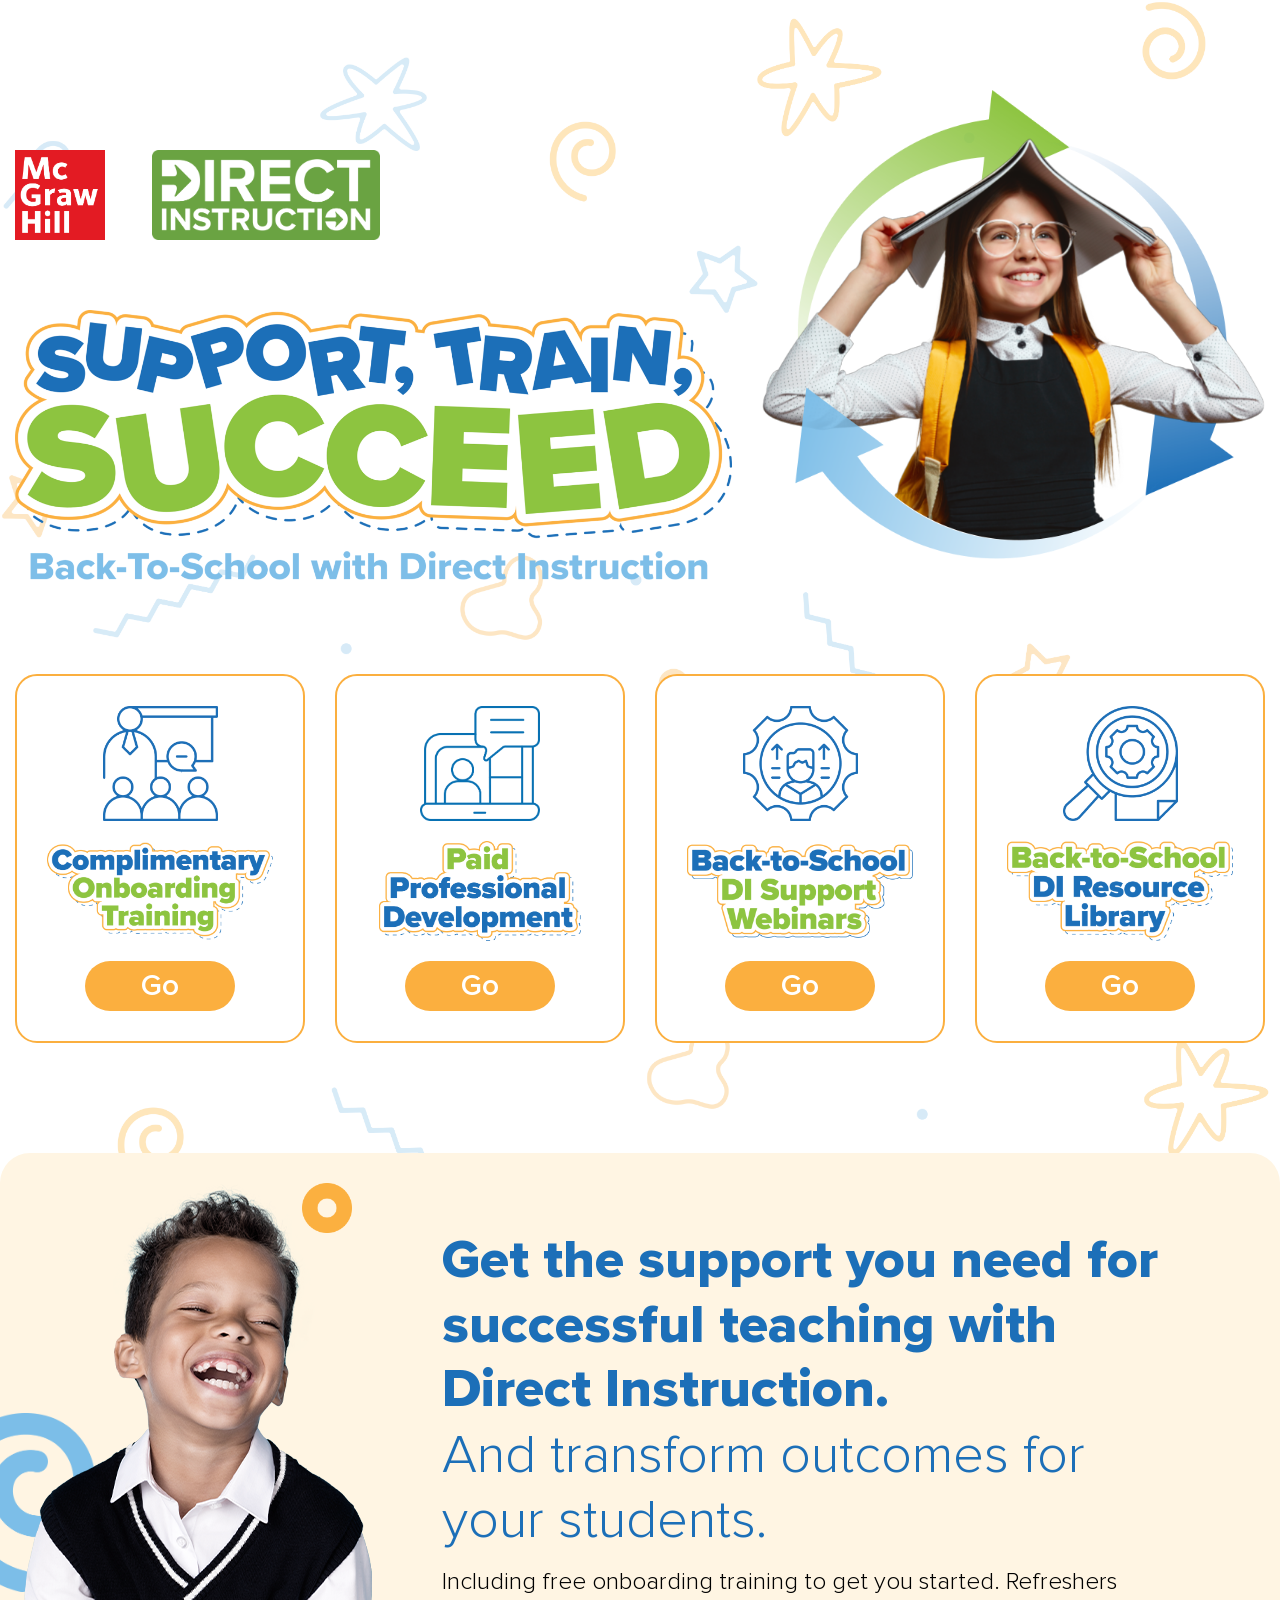
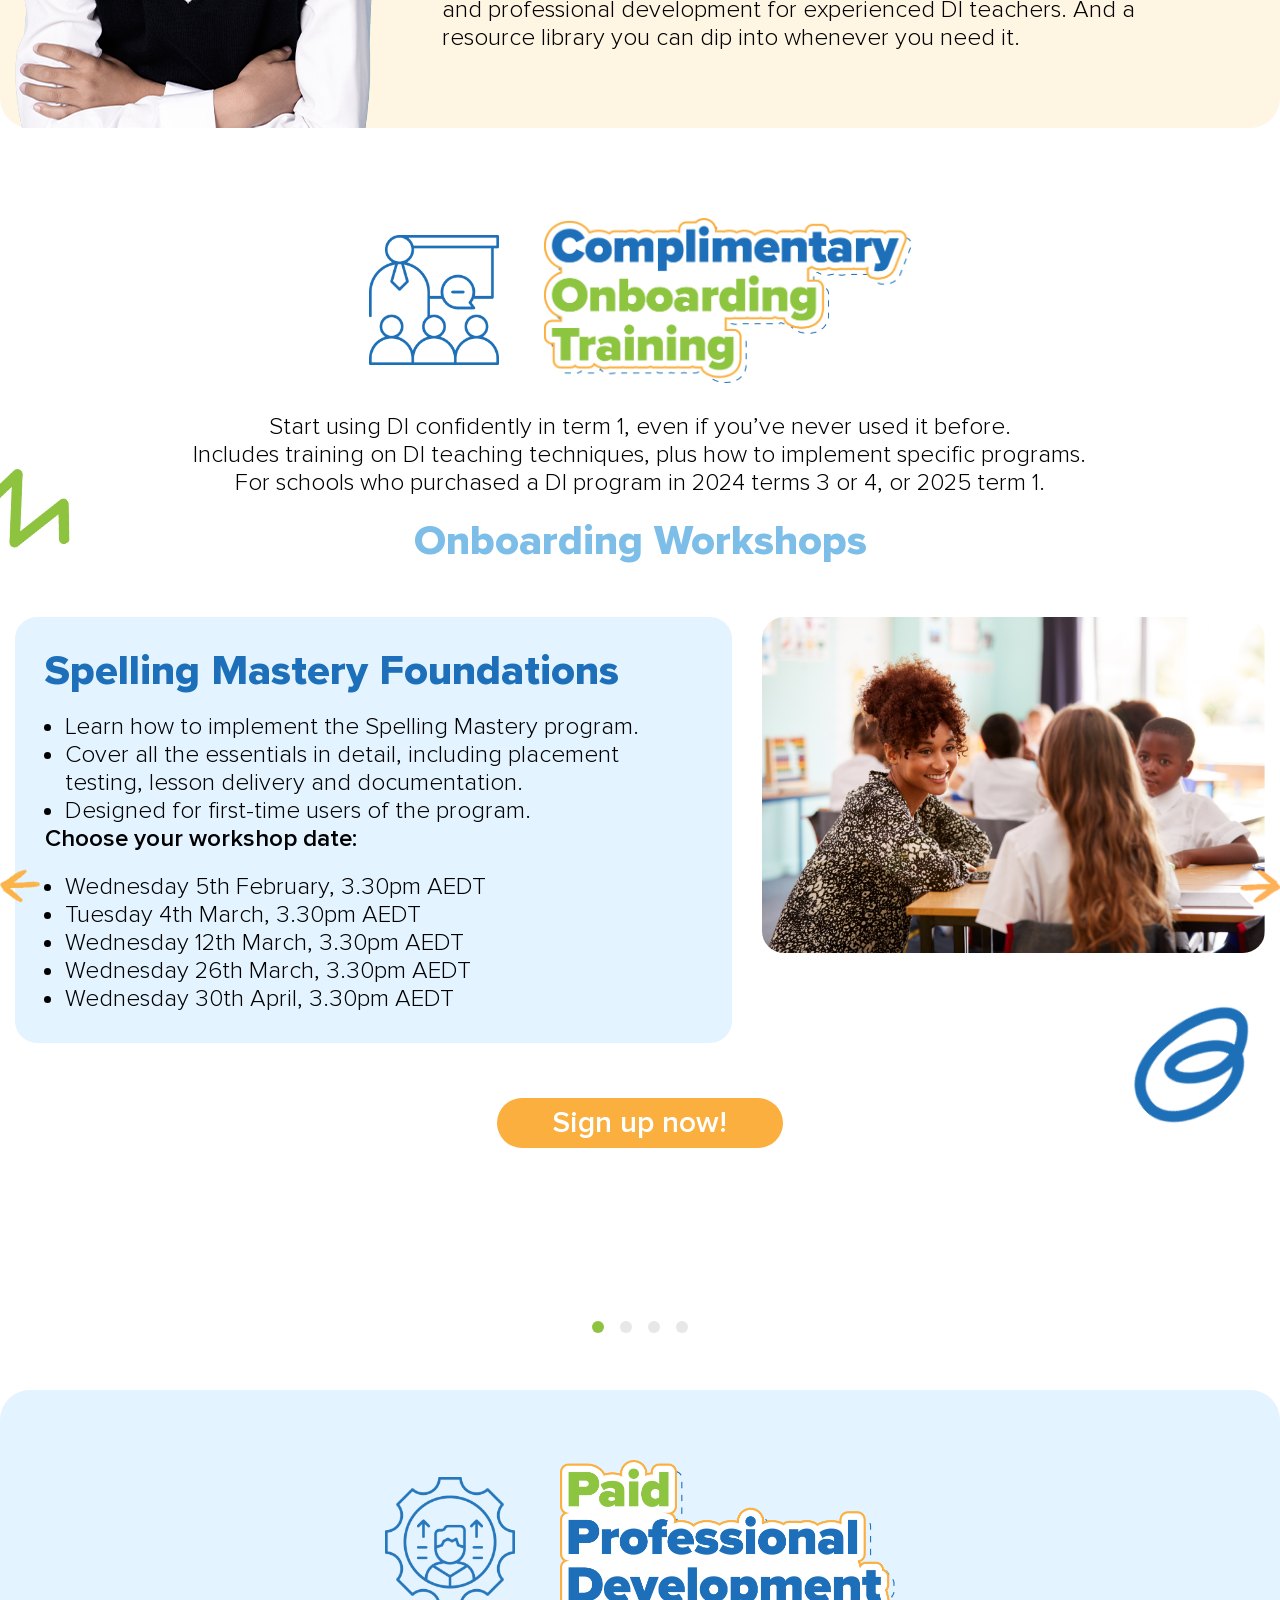
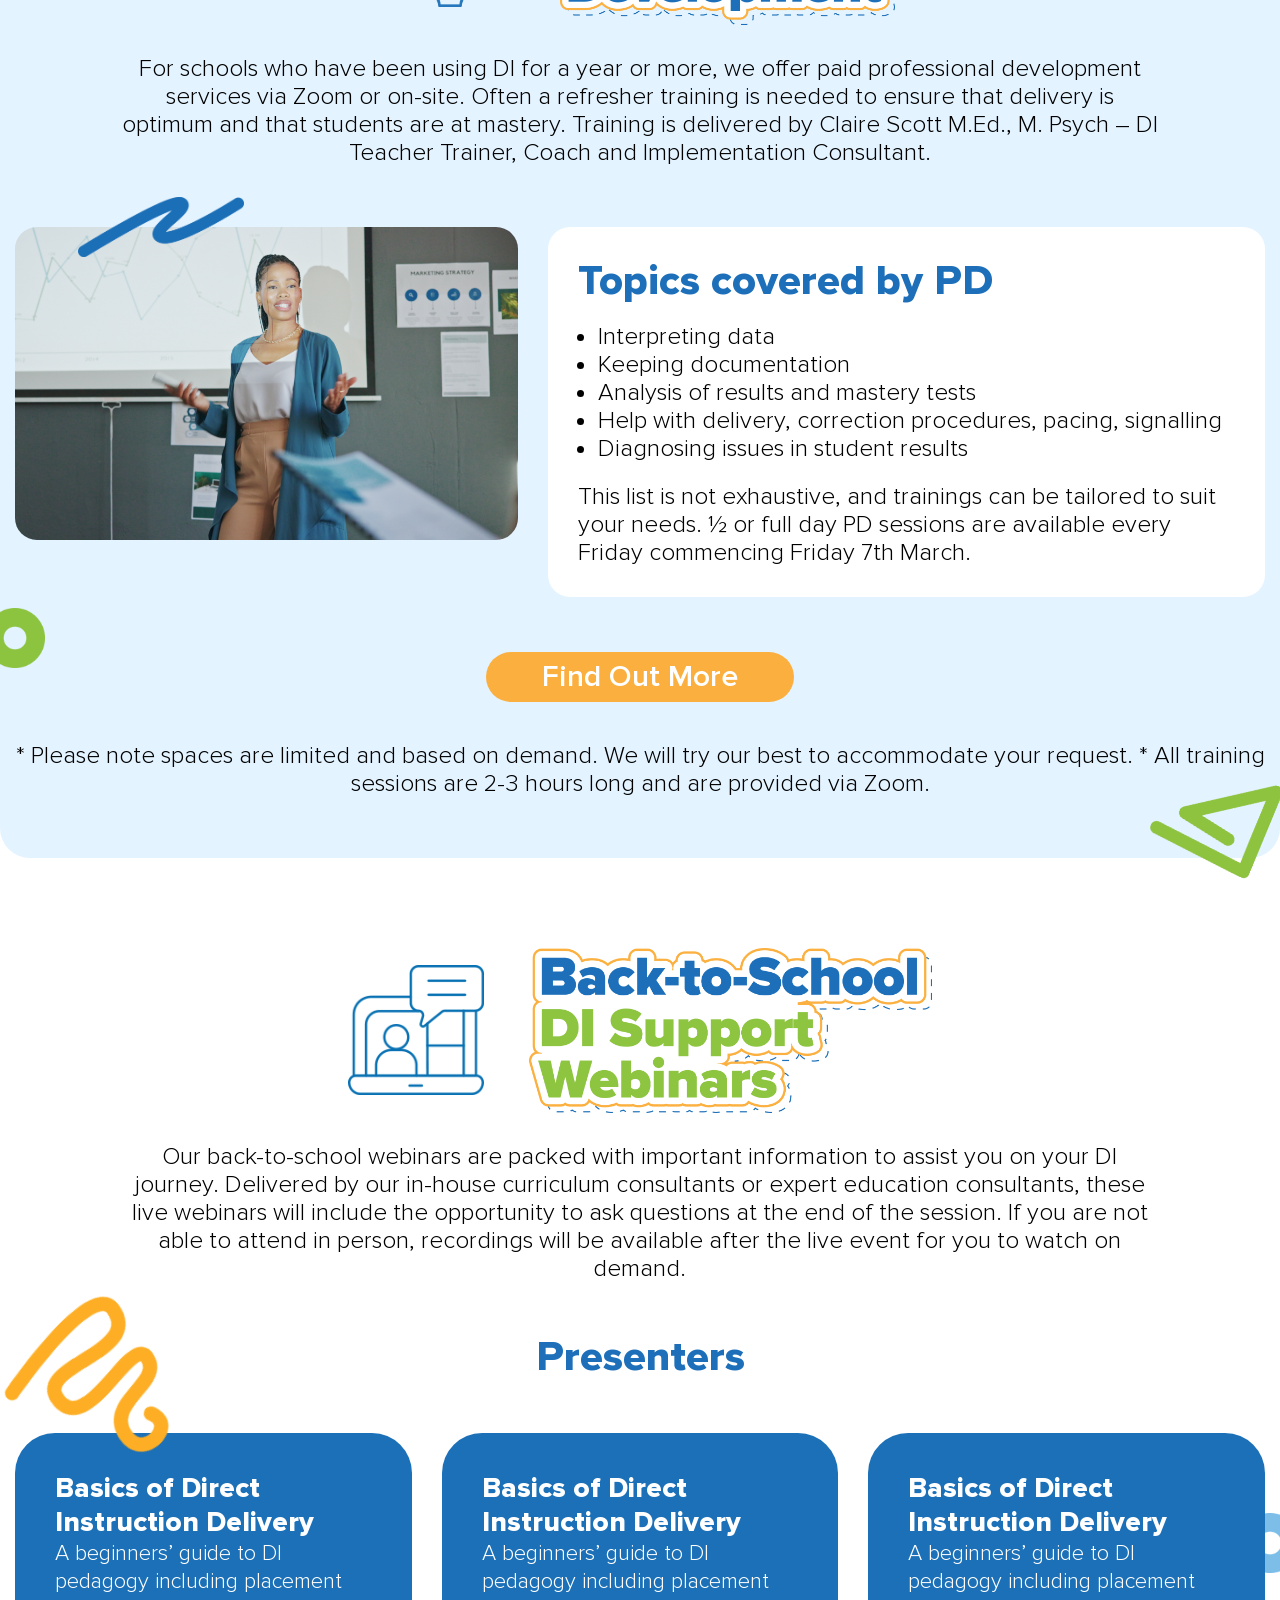
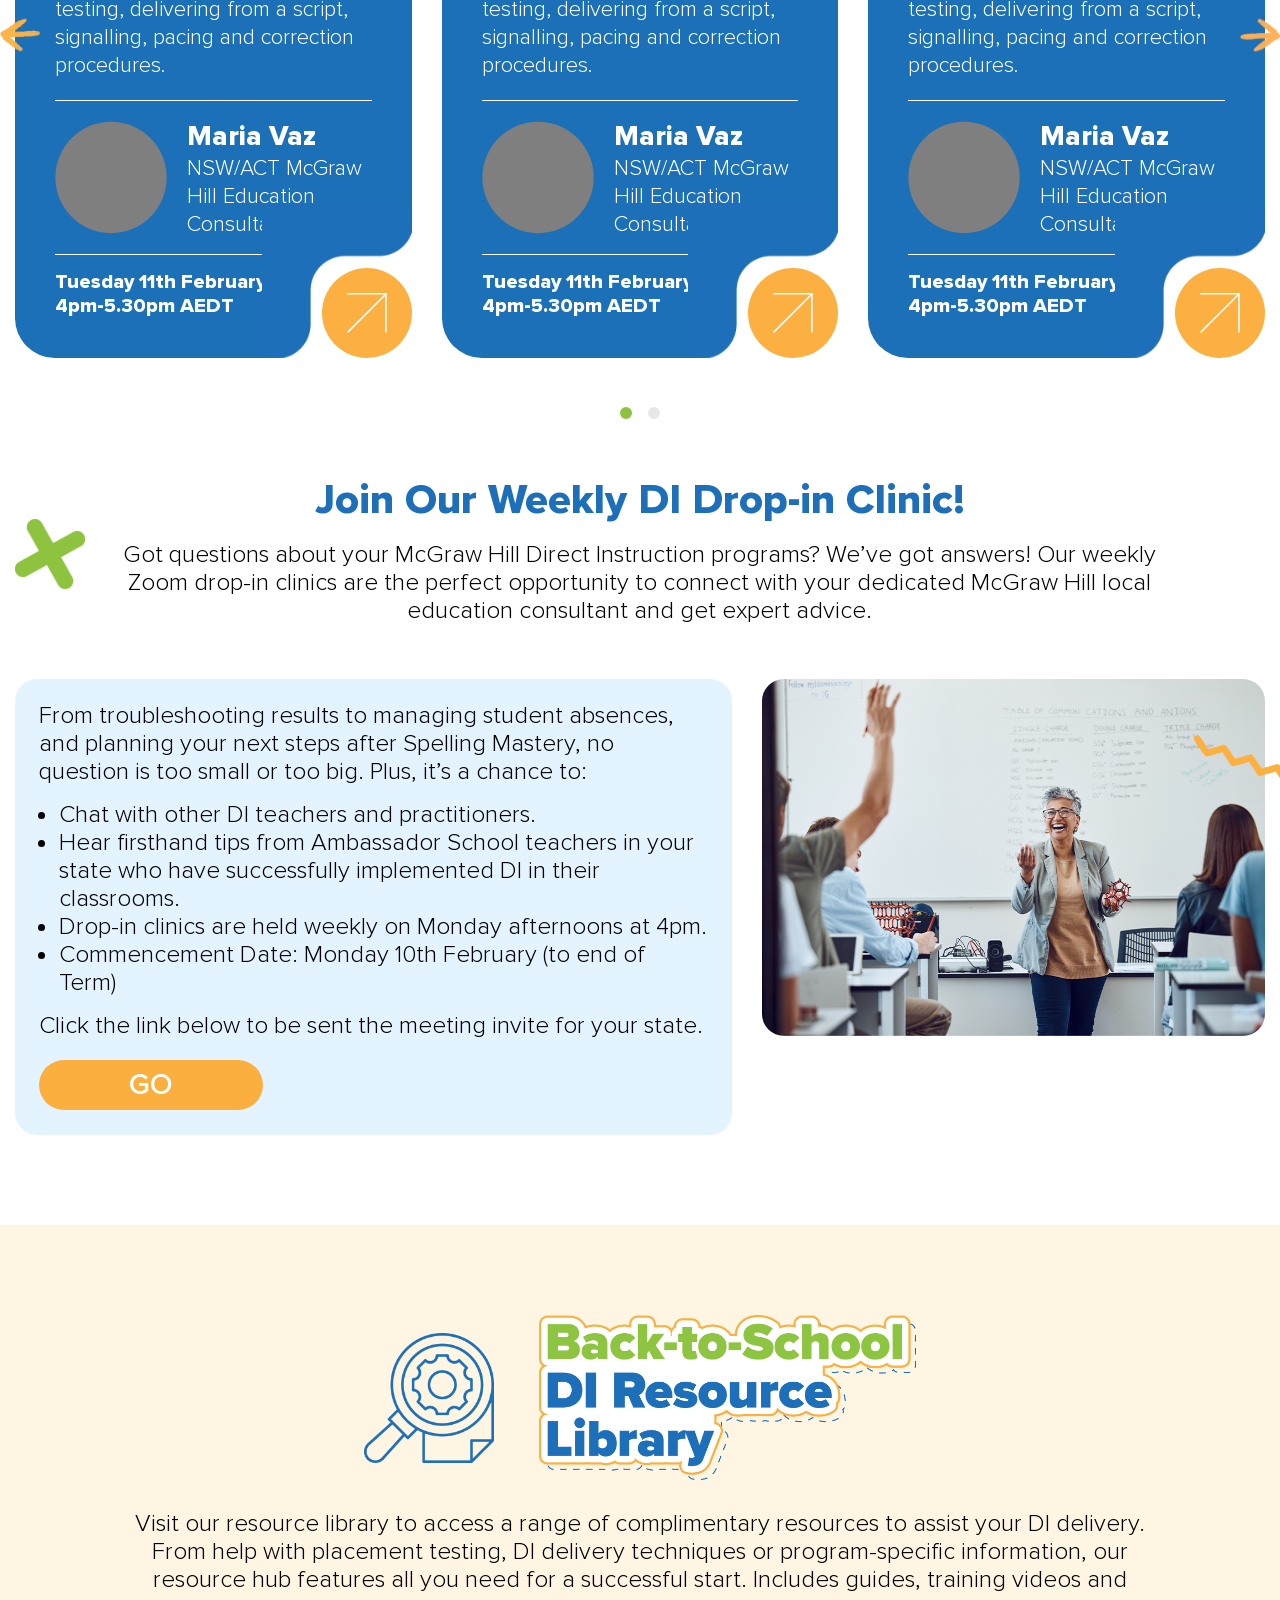
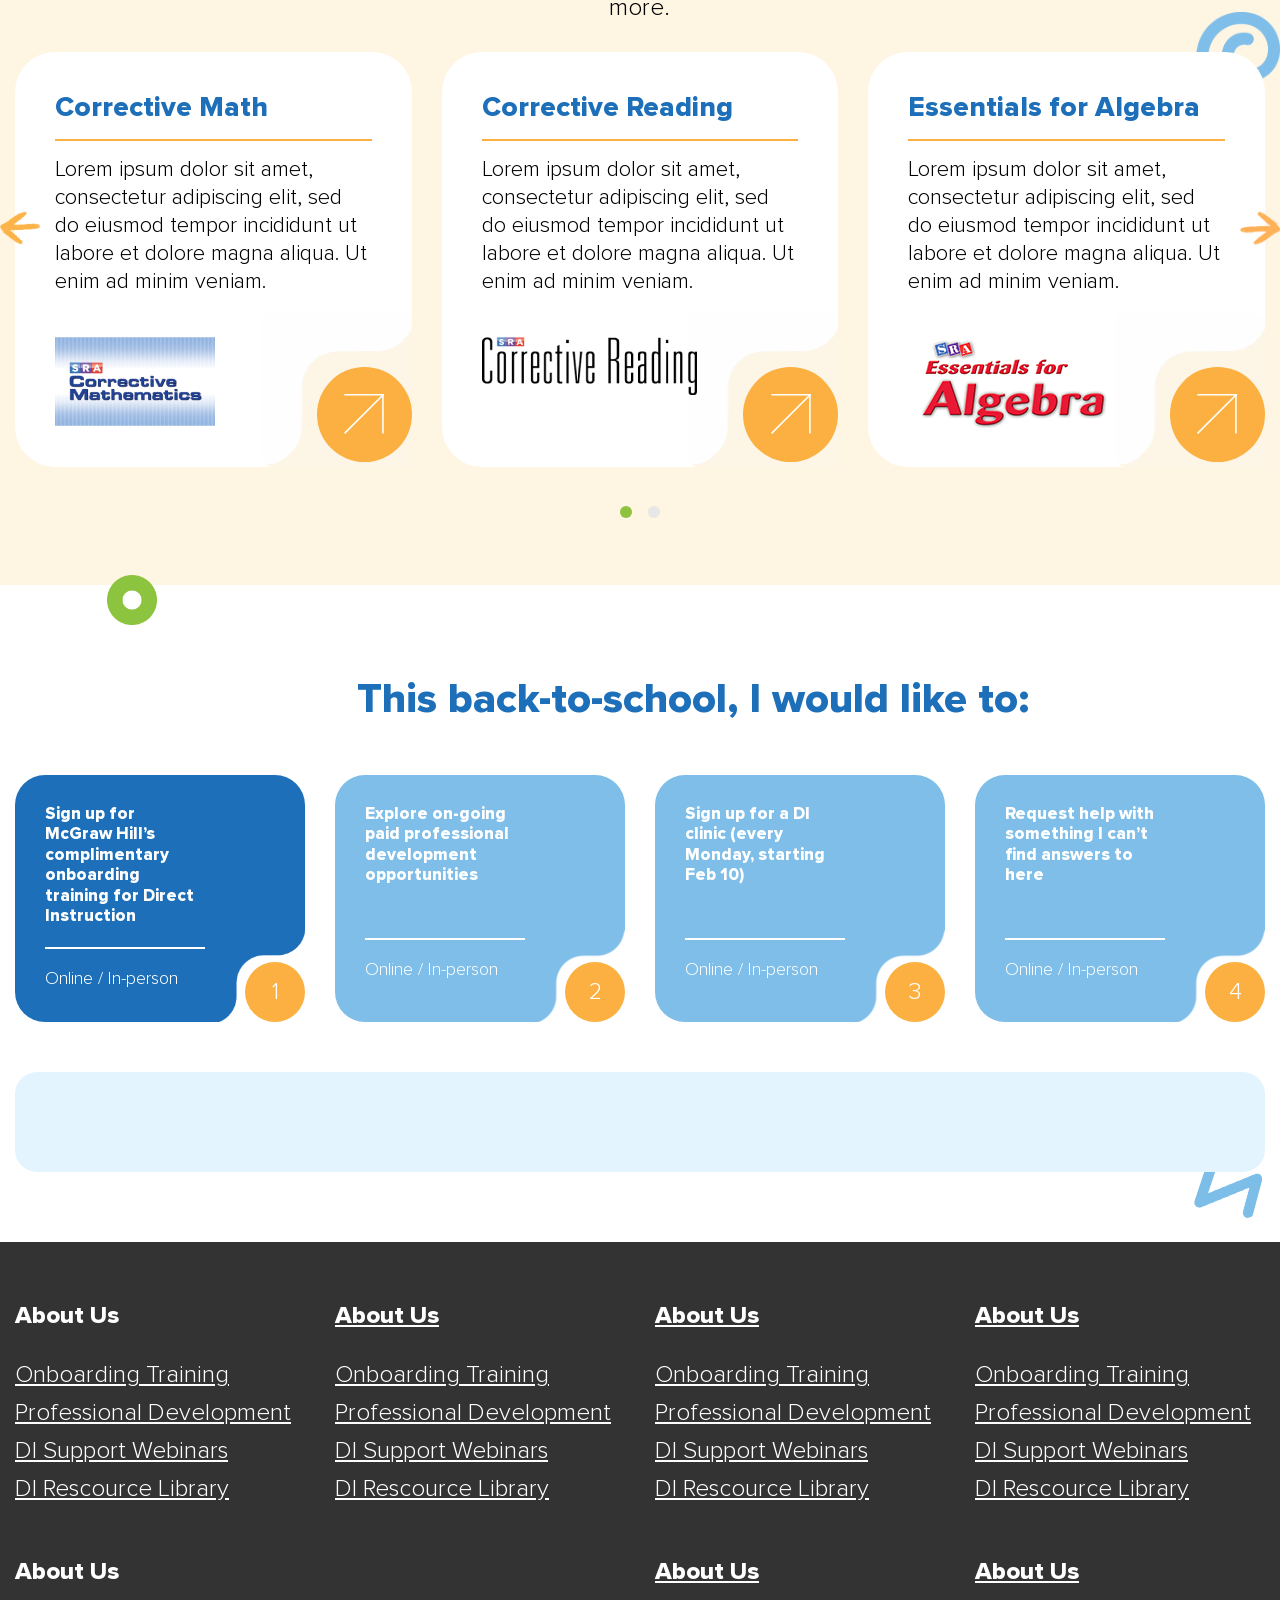
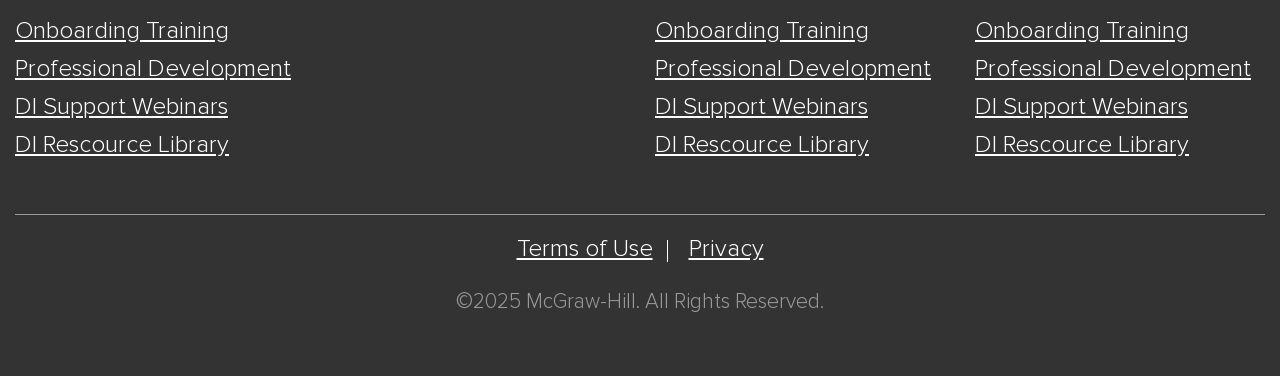
==== commit 7ed49c26: "Update index.html" ====
--- a/index.html
+++ b/index.html
@@ -7,16 +7,47 @@
 
     <!-- TITLE -->
     <title>Home</title>
+<script type="text/javascript" async src="https://play.vidyard.com/embed/v4.js"></script>
+    <!-- Google Tag Manager -->
+<script>(function(w,d,s,l,i){w[l]=w[l]||[];w[l].push({'gtm.start':
+new Date().getTime(),event:'gtm.js'});var f=d.getElementsByTagName(s)[0],
+j=d.createElement(s),dl=l!='dataLayer'?'&l='+l:'';j.async=true;j.src=
+'https://www.googletagmanager.com/gtm.js?id='+i+dl;f.parentNode.insertBefore(j,f);
+})(window,document,'script','dataLayer','GTM-NV6PXSXX');</script>
+<!-- End Google Tag Manager -->
+    <script type="text/javascript">
+(function() {
+  var didInit = false;
+  function initMunchkin() {
+    if(didInit === false) {
+      didInit = true;
+      Munchkin.init('128-SJW-347', {"wsInfo":"j0hSdtjOKwIB"});
+    }
+  }
+  var s = document.createElement('script');
+  s.type = 'text/javascript';
+  s.async = true;
+  s.src = '//munchkin.marketo.net/munchkin.js';
+  s.onreadystatechange = function() {
+    if (this.readyState == 'complete' || this.readyState == 'loaded') {
+      initMunchkin();
+    }
+  };
+  s.onload = initMunchkin;
+  document.getElementsByTagName('head')[0].appendChild(s);
+})();
+</script>
+
     <!-- bootstrap.min.css -->
-    <link href="assets/css/bootstrap.min.css" rel="stylesheet">
+    <link href="https://mheducation-k12intl.github.io/aus-bts25/assets/css/bootstrap.min.css" rel="stylesheet">
     <!-- slicknav.css -->
-    <link href="assets/css/slicknav.min.css" rel="stylesheet">
+    <link href="https://mheducation-k12intl.github.io/aus-bts25/assets/css/slicknav.min.css" rel="stylesheet">
     <!-- carousel.css -->
-    <link href="assets/css/owl.carousel.css" rel="stylesheet">
+    <link href="https://mheducation-k12intl.github.io/aus-bts25/assets/css/owl.carousel.css" rel="stylesheet">
     <!-- style.css -->
-    <link href="style.css" rel="stylesheet">
+    <link href="https://mheducation-k12intl.github.io/aus-bts25/style.css" rel="stylesheet">
     <!-- responsive.css -->
-    <link href="assets/css/responsive.css" rel="stylesheet">
+    <link href="https://mheducation-k12intl.github.io/aus-bts25/assets/css/responsive.css" rel="stylesheet">
 
 
    <!--  <link rel="stylesheet" href="https://cdnjs.cloudflare.com/ajax/libs/twitter-bootstrap/3.3.7/css/bootstrap.css"> -->
@@ -24,19 +55,24 @@
     <script src="https://oss.maxcdn.com/html5shiv/3.7.2/html5shiv.min.js"></script>
     <script src="https://oss.maxcdn.com/respond/1.4.2/respond.min.js"></script>
     <![endif]-->
+            <link rel="icon" type="image/x-icon" href="https://www.mheducation.me/static/version1713765514/frontend/Cti/canada-theme/en_GB/Magento_Enterprise/favicon.ico" />
+<link rel="shortcut icon" type="image/x-icon" href="https://www.mheducation.me/static/version1713765514/frontend/Cti/canada-theme/en_GB/Magento_Enterprise/favicon.ico" />
   </head>
   <body>
-    
+<!-- Google Tag Manager (noscript) -->
+<noscript><iframe src="https://www.googletagmanager.com/ns.html?id=GTM-NV6PXSXX"
+height="0" width="0" style="display:none;visibility:hidden"></iframe></noscript>
+<!-- End Google Tag Manager (noscript) -->    
     <!--  banner area start -->
       <div class="bannerArea">
-        <!-- <img class="pattern" src="assets/images/banner-pattern.svg" alt=""> -->
+        <!-- <img class="pattern" src="https://mheducation-k12intl.github.io/aus-bts25/assets/images/banner-pattern.svg" alt=""> -->
         <div class="container">
           <div class="row">
             <div class="col-12 mobileMenu">
               <div class="logo">
                 <a class="logoLink" href="index.html">
-                  <img class="logoLeft" src="assets/images/logo1.svg" alt="">
-                  <img class="logoright" src="assets/images/logo2.svg" alt="">
+                  <img class="logoLeft" src="https://mheducation-k12intl.github.io/aus-bts25/assets/images/logo1.svg" alt="">
+                  <img class="logoright" src="https://mheducation-k12intl.github.io/aus-bts25/assets/images/logo2.svg" alt="">
                 </a>
                 <div class="responsive_menu"></div>
               </div>
@@ -46,12 +82,12 @@
           <div class="row reverseMobile banner">
             <div class="col-md-7">
               <div class="bannerTitle">
-                <img src="assets/images/header-title.svg" alt="">
+                <img src="https://mheducation-k12intl.github.io/aus-bts25/assets/images/header-title.svg" alt="">
               </div>
             </div>
             <div class="col-md-5">
               <div class="bannerImg">
-                <img src="assets/images/hero-right-img.png" alt="">
+                <img src="https://mheducation-k12intl.github.io/aus-bts25/assets/images/hero-right-img.png" alt="">
               </div>
             </div>
           </div>
@@ -63,10 +99,10 @@
                   <div class="col-lg-3 col-md-6 col-6">
                     <div class="singleNavigation">
                       <div class="navIcon">
-                        <img src="assets/images/onboarding-menu1.svg" alt="">
+                        <img src="https://mheducation-k12intl.github.io/aus-bts25/assets/images/onboarding-menu1.svg" alt="">
                       </div>
                       <div class="navTitle">
-                        <img src="assets/images/onboarding-menu2.svg" alt="">
+                        <img src="https://mheducation-k12intl.github.io/aus-bts25/assets/images/onboarding-menu2.svg" alt="">
                       </div>
                       <a href="#onboarding" class="navBtn">Go</a>
                     </div>
@@ -74,10 +110,10 @@
                   <div class="col-lg-3 col-md-6 col-6">
                     <div class="singleNavigation">
                       <div class="navIcon">
-                        <img src="assets/images/development-menu2.svg" alt="">
+                        <img src="https://mheducation-k12intl.github.io/aus-bts25/assets/images/development-menu2.svg" alt="">
                       </div>
                       <div class="navTitle">
-                        <img src="assets/images/development-menu1.svg" alt="">
+                        <img src="https://mheducation-k12intl.github.io/aus-bts25/assets/images/development-menu1.svg" alt="">
                       </div>
                       <a href="#development" class="navBtn">Go</a>
                     </div>
@@ -85,10 +121,10 @@
                   <div class="col-lg-3 col-md-6 col-6">
                     <div class="singleNavigation">
                       <div class="navIcon">
-                        <img src="assets/images/school-menu1.svg" alt="">
+                        <img src="https://mheducation-k12intl.github.io/aus-bts25/assets/images/school-menu1.svg" alt="">
                       </div>
                       <div class="navTitle">
-                        <img src="assets/images/school-menu2.svg" alt="">
+                        <img src="https://mheducation-k12intl.github.io/aus-bts25/assets/images/school-menu2.svg" alt="">
                       </div>
                       <a href="#school" class="navBtn">Go</a>
                     </div>
@@ -96,10 +132,10 @@
                   <div class="col-lg-3 col-md-6 col-6">
                     <div class="singleNavigation">
                       <div class="navIcon">
-                        <img src="assets/images/library-menu1.svg" alt="">
+                        <img src="https://mheducation-k12intl.github.io/aus-bts25/assets/images/library-menu1.svg" alt="">
                       </div>
                       <div class="navTitle">
-                        <img src="assets/images/library-menu2.svg" alt="">
+                        <img src="https://mheducation-k12intl.github.io/aus-bts25/assets/images/library-menu2.svg" alt="">
                       </div>
                       <a href="#library" class="navBtn">Go</a>
                     </div>
@@ -121,8 +157,8 @@
           <div class="col-md-3 col-lg-4">
             <div class="navLogo">
               <a href="index.html">
-                <img class="logoLeft" src="assets/images/logo1.svg" alt="">
-                <img class="logoright" src="assets/images/logo2.svg" alt="">
+                <img class="logoLeft" src="https://mheducation-k12intl.github.io/aus-bts25/assets/images/logo1.svg" alt="">
+                <img class="logoright" src="https://mheducation-k12intl.github.io/aus-bts25/assets/images/logo2.svg" alt="">
               </a>
             </div>
           </div>
@@ -157,19 +193,17 @@
             <div class="col-lg-4">
               <div class="guideYouImg">
                 <div class="person">
-                  <img src="assets/images/boy.png" alt="">
-                </div>
-                <img class="boyLeft" src="assets/images/boy-left-shape.svg" alt="">
-                <img class="boyRight" src="assets/images/boy-right-shape.svg" alt="">
+                  <img src="https://mheducation-k12intl.github.io/aus-bts25/assets/images/boy.png" alt="">
+                </div>
+                <img class="boyLeft" src="https://mheducation-k12intl.github.io/aus-bts25/assets/images/boy-left-shape.svg" alt="">
+                <img class="boyRight" src="https://mheducation-k12intl.github.io/aus-bts25/assets/images/boy-right-shape.svg" alt="">
               </div>
             </div>
 
             <div class="col-lg-7">
               <div class="content">
-                <h1>Let McGraw Hill guide you <span>every step of the way </span></h1>
-                <p>As the new school year begins, it’s important that you get off to smooth start with your DI implementation. To support your school McGraw Hill offers a suite of support and training resources. Whether you're a new adopter, expanding your use of DI, or need a refresher, we provide free onboarding, paid professional development, webinars, drop-in clinics, and a resource library to ensure a smooth start to Term 1.  </p>
-                <p>With expert training and ongoing support, we’re here to help your school deliver programs with fidelity and set students up for success.
-                </p>
+                <h1>Get the support you need for successful teaching with Direct Instruction. <span>And transform outcomes for your students.</span></h1>
+                <p>Including free onboarding training to get you started. Refreshers and professional development for experienced DI teachers. And a resource library you can dip into whenever you need it.</p>
               </div>
             </div>
           </div>
@@ -184,10 +218,14 @@
             <div class="col-lg-10 offset-lg-1 col-12 offset-md-0">
               <div class="sectionTitle">
                 <div class="sectionLogo">
-                  <img class="title1" src="assets/images/onboarding-title.svg" alt="">
-                  <img class="title2" src="assets/images/onboarding-title2.svg" alt="">
-                </div>
-                <p>Sign up here to register your interest in complimentary training to get you started successfully. These complimentary training workshops are for new 2024/2025 adopters of the programs only (schools who have purchased the programs during Terms 3, 4 2024 or Term 1 2025). Training is delivered free of charge and is available on general DI delivery techniques and implementation or for specific programs. Training is delivered by Claire Scott M.Ed., M. Psych – DI Teacher Trainer, Coach and Implementation Consultant, or by one of our dedicated team of expert Direct Instruction Education Consultants.</p>
+                  <img class="title1" src="https://mheducation-k12intl.github.io/aus-bts25/assets/images/onboarding-title.svg" alt="">
+                  <img class="title2" src="https://mheducation-k12intl.github.io/aus-bts25/assets/images/onboarding-title2.svg" alt="">
+                </div>
+                <ul>
+                <li>Start using DI confidently in term 1, even if you’ve never used it before.</li>
+                <li>Includes training on DI teaching techniques, plus how to implement specific programs.</li>
+                <li>For schools who purchased a DI program in 2024 terms 3 or 4, or 2025 term 1.</li>
+                </ul>
               </div>
             </div>
           </div>
@@ -195,7 +233,7 @@
           <div class="row">
             <div class="col-12">
               <div class="onboardingShape">
-                <img class="shapeLeft" src="assets/images/onboarding-shape-1.svg" alt="">
+                <img class="shapeLeft" src="https://mheducation-k12intl.github.io/aus-bts25/assets/images/onboarding-shape-1.svg" alt="">
               </div>
 
               <div class="slideTitle">
@@ -208,60 +246,116 @@
                     <div class="col-lg-7">
                       <div class="onboardingSlideTxt">
                         <h4>Spelling Mastery Foundations</h4>
-                        <p>This workshop covers all essential elements of a successful Spelling Mastery implementation, from placement testing to lesson delivery and documentation. Designed for first-time users of the program.</p>
-                        <b>Workshop Dates:</b>
+                        <ul>
+                          <li>Learn how to implement the Spelling Mastery program.</li>
+                          <li>Cover all the essentials in detail, including placement testing, lesson delivery and documentation.</li>
+                          <li>Designed for first-time users of the program.</li>
+                        </ul>
+                        <br>
+                        <b>Choose your workshop date:</b>
                         <ul>
                           <li>Wednesday 5th February, 3.30pm AEDT</li>
                           <li>Tuesday 4th March, 3.30pm AEDT</li>
                           <li>Wednesday 12th March, 3.30pm AEDT</li>
                           <li>Wednesday 26th March, 3.30pm AEDT</li>
+                          <li>Wednesday 30th April, 3.30pm AEDT</li>
                         </ul>
                       </div>
                     </div>
 
                     <div class="col-lg-5">
                       <div class="slideImgRound">
-                        <img src="assets/images/onboarding-slider-img.png" alt="">
+                        <img src="https://mheducation-k12intl.github.io/aus-bts25/assets/images/onboarding-slider-img.png" alt="">
                       </div>
                     </div>
                   </div>
                   <div class="onboardingSlideBottom">
-                    <a class="moreBtn navBtn" href="#">Find Out More</a>
-                    <p>* Please note spaces are limited and based on demand. We will try our best to accommodate your request. <br>
-                      * All training sessions are 2-3 hours long and are provided via Zoom.</p>
+                    <a class="moreBtn navBtn" href="#contact-forms"><div class="clickme" id="form1-tab" data-toggle="tab" role="tab" aria-controls="form1" aria-selected="true">Sign up now!</div></a>
                   </div>
                 </div>
                 <div class="onboardingSingleSlide">
                   <div class="row">
                     <div class="col-lg-7">
                       <div class="onboardingSlideTxt">
-                        <h4>Spelling Mastery Foundations</h4>
-                        <p>This workshop covers all essential elements of a successful Spelling Mastery implementation, from placement testing to lesson delivery and documentation. Designed for first-time users of the program.</p>
-                        <b>Workshop Dates:</b>
+                        <h4>Corrective Reading Foundations</h4>
+                        <p>Covering the essential knowledge for first-time Corrective Reading users, this workshop will ensure your smooth start with the program. Ensure to maximise student success by following the fundamentals of implementation.</p>
+                        <b>Choose your workshop date:</b>
                         <ul>
-                          <li>Wednesday 5th February, 3.30pm AEDT</li>
-                          <li>Tuesday 4th March, 3.30pm AEDT</li>
-                          <li>Wednesday 12th March, 3.30pm AEDT</li>
-                          <li>Wednesday 26th March, 3.30pm AEDT</li>
+                          <li>Wednesday 12th February, 3.30pm AEDT</li>
+                          <li>Thursday 6th March, 11.30am AEDT</li>
+                          <li>Thursday 13th March, 11.30am AEDT</li>
+                          <li>Thursday 20th March, 11.30am AEDT</li>
+                          <li>Thursday 27th March, 11.30am AEDT</li>
+                          <li>Thursday 1st May, 11.30am AEDT</li>
                         </ul>
                       </div>
                     </div>
 
                     <div class="col-lg-5">
                       <div class="slideImgRound">
-                        <img src="assets/images/onboarding-slider-img.png" alt="">
+                        <img src="https://mheducation-k12intl.github.io/aus-bts25/assets/images/onboarding-slider-img.png" alt="">
                       </div>
                     </div>
                   </div>
                   <div class="onboardingSlideBottom">
-                    <a class="moreBtn navBtn" href="#">Find Out More</a>
-                    <p>* Please note spaces are limited and based on demand. We will try our best to accommodate your request. <br>
-                      * All training sessions are 2-3 hours long and are provided via Zoom.</p>
+                    <a class="moreBtn navBtn" href="#tabArea"><div class="clickme" id="form1-tab" data-toggle="tab" role="tab" aria-controls="form1" aria-selected="false">Sign up now!</div></a>
+                  </div>
+                </div>
+                <div class="onboardingSingleSlide">
+                  <div class="row">
+                    <div class="col-lg-7">
+                      <div class="onboardingSlideTxt">
+                        <h4>Connecting Maths Concepts Foundations</h4>
+                        <p>Whether you are using CMC as an intervention program or for your core maths program, this introductory workshop will provide you with all you need to know to get the program embedded with success at your school. Covering the essential basics of a successful implementation.</p>
+                        <b>Choose your workshop date:</b>
+                        <ul>
+                          <li>Wednesday 19th February, 3.30pm AEDT</li>
+                          <li>Thursday 6th March, 3.30pm AEDT</li>
+                          <li>Thursday 13th March, 3.30pm AEDT</li>
+                          <li>Thursday 20th March, 3.30pm AEDT</li>
+                          <li>Thursday 27th March, 3.30pm AEDT</li>
+                          <li>Thursday 1st May, 3.30pm AEDT</li>
+                        </ul>
+                      </div>
+                    </div>
+
+                    <div class="col-lg-5">
+                      <div class="slideImgRound">
+                        <img src="https://mheducation-k12intl.github.io/aus-bts25/assets/images/onboarding-slider-img.png" alt="">
+                      </div>
+                    </div>
+                  </div>
+                  <div class="onboardingSlideBottom">
+                    <a class="moreBtn navBtn" href="#tabArea"><div class="clickme" id="form1-tab" data-toggle="tab" role="tab" aria-controls="form1" aria-selected="false">Sign up now!</div></a>
+                  </div>
+                </div>
+                <div class="onboardingSingleSlide">
+                  <div class="row">
+                    <div class="col-lg-7">
+                      <div class="onboardingSlideTxt">
+                        <h4>Reading Mastery Signature Edition Foundations</h4>
+                        <p>Designed to assist RMSE first-time users deliver the program with fidelity from day one. Find out all you need to know to ensure a smooth start for the program at your school.</p>
+                        <b>Choose your workshop date:</b>
+                        <ul>
+                          <li>Wednesday 26th February, 3.30pm AEDT</li>
+                          <li>Wednesday 19th March, 3.30pm AEDT</li>
+                        </ul>
+                      </div>
+                    </div>
+
+                    <div class="col-lg-5">
+                      <div class="slideImgRound">
+                        <img src="https://mheducation-k12intl.github.io/aus-bts25/assets/images/onboarding-slider-img.png" alt="">
+                      </div>
+                    </div>
+                  </div>
+                  <div class="onboardingSlideBottom">
+                    <a class="moreBtn navBtn" href="#tabArea"><div class="clickme" id="form1-tab" data-toggle="tab" role="tab" aria-controls="form1" aria-selected="false">Sign up now!</div></a>
                   </div>
                 </div>
               </div>
               <div class="onboardingShape">
-                <img class="shapeRight" src="assets/images/onboarding-shape-2.svg" alt="">
+                <img class="shapeRight" src="https://mheducation-k12intl.github.io/aus-bts25/assets/images/onboarding-shape-2.svg" alt="">
               </div>
             </div>
           </div>
@@ -276,8 +370,8 @@
             <div class="col-lg-10 offset-lg-1 col-12 offset-md-0">
               <div class="sectionTitle">
                 <div class="sectionLogo">
-                  <img class="title1" src="assets/images/development-title.svg" alt="">
-                  <img class="title2" src="assets/images/development-title2.svg" alt="">
+                  <img class="title1" src="https://mheducation-k12intl.github.io/aus-bts25/assets/images/development-title.svg" alt="">
+                  <img class="title2" src="https://mheducation-k12intl.github.io/aus-bts25/assets/images/development-title2.svg" alt="">
                 </div>
                 <p>For schools who have been using DI for a year or more, we offer paid professional development services via Zoom or on-site. Often a refresher training is needed to ensure that delivery is optimum and that students are at mastery. Training is delivered by Claire Scott M.Ed., M. Psych – DI Teacher Trainer, Coach and Implementation Consultant.</p>
               </div>
@@ -287,13 +381,13 @@
           <div class="row">
             <div class="col-12">
               <div class="developmentShape">
-                <img class="shapeTop" src="assets/images/development-shape1.svg" alt="">
+                <img class="shapeTop" src="https://mheducation-k12intl.github.io/aus-bts25/assets/images/development-shape1.svg" alt="">
               </div>
               <div class="onboardingSingleSlide">
                 <div class="row">
                   <div class="col-lg-5">
                     <div class="slideImgRound">
-                      <img src="assets/images/development-img1.png" alt="">
+                      <img src="https://mheducation-k12intl.github.io/aus-bts25/assets/images/development-img1.png" alt="">
                     </div>
                   </div>
                   <div class="col-lg-7">
@@ -317,14 +411,14 @@
                     * All training sessions are 2-3 hours long and are provided via Zoom.</p>
                 </div>
                 <div class="developmentShape">
-                  <img class="shapeRight" src="assets/images/development-shape3.svg" alt="">
+                  <img class="shapeRight" src="https://mheducation-k12intl.github.io/aus-bts25/assets/images/development-shape3.svg" alt="">
                 </div>
               </div>
             </div>
           </div>
         </div>
         <div class="developmentShape">
-          <img class="shapeLeftOut" src="assets/images/development-shape2.svg" alt="">
+          <img class="shapeLeftOut" src="https://mheducation-k12intl.github.io/aus-bts25/assets/images/development-shape2.svg" alt="">
         </div>
       </div>
     <!--  Section content end -->
@@ -336,8 +430,8 @@
           <div class="col-lg-10 offset-lg-1 col-12 offset-md-0">
             <div class="sectionTitle">
               <div class="sectionLogo">
-                <img class="title1" src="assets/images/school-title.svg" alt="">
-                <img class="title2" src="assets/images/school-title2.svg" alt="">
+                <img class="title1" src="https://mheducation-k12intl.github.io/aus-bts25/assets/images/school-title.svg" alt="">
+                <img class="title2" src="https://mheducation-k12intl.github.io/aus-bts25/assets/images/school-title2.svg" alt="">
               </div>
               <p>Our back-to-school webinars are packed with important information to assist you on your DI journey. Delivered by our in-house curriculum consultants or expert education consultants, these live webinars will include the opportunity to ask questions at the end of the session. If you are not able to attend in person, recordings will be available after the live event for you to watch on demand.</p>
             </div>
@@ -347,8 +441,8 @@
         <div class="row">
           <div class="col-12">
             <div class="schoolShape">
-              <img class="shapeLeft" src="assets/images/school-shape1.svg" alt="">
-              <img class="shapeRight" src="assets/images/school-shape2.svg" alt="">
+              <img class="shapeLeft" src="https://mheducation-k12intl.github.io/aus-bts25/assets/images/school-shape1.svg" alt="">
+              <img class="shapeRight" src="https://mheducation-k12intl.github.io/aus-bts25/assets/images/school-shape2.svg" alt="">
             </div>
 
             <div class="slideTitle">
@@ -362,7 +456,7 @@
                         <h4>Basics of Direct Instruction Delivery</h4>
                         <p>A beginners’ guide to DI pedagogy including placement testing, delivering from a script, signalling, pacing and correction procedures. </p>
                         <div class="userView">
-                          <img src="assets/images/school-slider-person.png" alt="">
+                          <img src="https://mheducation-k12intl.github.io/aus-bts25/assets/images/school-slider-person.png" alt="">
                           <div class="userTxt">
                             <h4>Maria Vaz</h4>
                             <p>NSW/ACT McGraw Hill Education Consultant</p>
@@ -370,7 +464,7 @@
                         </div>
                         <h5>Tuesday 11th February, <br>
                           4pm-5.30pm AEDT</h5>
-                          <span class="schoolLink"><img src="assets/images/GoArrow.svg" alt=""></span>
+                          <span class="schoolLink"><img src="https://mheducation-k12intl.github.io/aus-bts25/assets/images/GoArrow.svg" alt=""></span>
                     </div>
                 </div>
               </a>
@@ -381,7 +475,7 @@
                       <h4>Basics of Direct Instruction Delivery</h4>
                       <p>A beginners’ guide to DI pedagogy including placement testing, delivering from a script, signalling, pacing and correction procedures. </p>
                       <div class="userView">
-                        <img src="assets/images/school-slider-person.png" alt="">
+                        <img src="https://mheducation-k12intl.github.io/aus-bts25/assets/images/school-slider-person.png" alt="">
                         <div class="userTxt">
                           <h4>Maria Vaz</h4>
                           <p>NSW/ACT McGraw Hill Education Consultant</p>
@@ -389,7 +483,7 @@
                       </div>
                       <h5>Tuesday 11th February, <br>
                         4pm-5.30pm AEDT</h5>
-                        <span class="schoolLink"><img src="assets/images/GoArrow.svg" alt=""></span>
+                        <span class="schoolLink"><img src="https://mheducation-k12intl.github.io/aus-bts25/assets/images/GoArrow.svg" alt=""></span>
                   </div>
                 </div>
               </a>
@@ -400,7 +494,7 @@
                       <h4>Basics of Direct Instruction Delivery</h4>
                       <p>A beginners’ guide to DI pedagogy including placement testing, delivering from a script, signalling, pacing and correction procedures. </p>
                       <div class="userView">
-                        <img src="assets/images/school-slider-person.png" alt="">
+                        <img src="https://mheducation-k12intl.github.io/aus-bts25/assets/images/school-slider-person.png" alt="">
                         <div class="userTxt">
                           <h4>Maria Vaz</h4>
                           <p>NSW/ACT McGraw Hill Education Consultant</p>
@@ -408,18 +502,18 @@
                       </div>
                       <h5>Tuesday 11th February, <br>
                         4pm-5.30pm AEDT</h5>
-                        <span class="schoolLink"><img src="assets/images/GoArrow.svg" alt=""></span>
+                        <span class="schoolLink"><img src="https://mheducation-k12intl.github.io/aus-bts25/assets/images/GoArrow.svg" alt=""></span>
                   </div>
                 </div>
               </a>
 
-              <a href="#tabArea">
+              <a href="#contact-forms">
                 <div class="clickme" id="form3-tab" data-toggle="tab" role="tab" aria-controls="form3" aria-selected="false">
                   <div class="schoolSingleSlide">
                       <h4>Basics of Direct Instruction Delivery</h4>
                       <p>A beginners’ guide to DI pedagogy including placement testing, delivering from a script, signalling, pacing and correction procedures. </p>
                       <div class="userView">
-                        <img src="assets/images/school-slider-person.png" alt="">
+                        <img src="https://mheducation-k12intl.github.io/aus-bts25/assets/images/school-slider-person.png" alt="">
                         <div class="userTxt">
                           <h4>Maria Vaz</h4>
                           <p>NSW/ACT McGraw Hill Education Consultant</p>
@@ -427,7 +521,7 @@
                       </div>
                       <h5>Tuesday 11th February, <br>
                         4pm-5.30pm AEDT</h5>
-                        <span class="schoolLink"><img src="assets/images/GoArrow.svg" alt=""></span>
+                        <span class="schoolLink"><img src="https://mheducation-k12intl.github.io/aus-bts25/assets/images/GoArrow.svg" alt=""></span>
                   </div>
                 </div>
               </a>
@@ -454,8 +548,8 @@
         <div class="row">
           <div class="col-12">
             <div class="joinShape">
-              <img class="shapeLeft" src="assets/images/join-shape.svg" alt="">
-              <img class="shapeRight" src="assets/images/join-shape1.svg" alt="">
+              <img class="shapeLeft" src="https://mheducation-k12intl.github.io/aus-bts25/assets/images/join-shape.svg" alt="">
+              <img class="shapeRight" src="https://mheducation-k12intl.github.io/aus-bts25/assets/images/join-shape1.svg" alt="">
             </div>
 
             <div class="onboardingSingleSlide">
@@ -481,7 +575,7 @@
 
                 <div class="col-lg-5">
                   <div class="slideImgRound">
-                    <img src="assets/images/join-icon-img.png" alt="">
+                    <img src="https://mheducation-k12intl.github.io/aus-bts25/assets/images/join-icon-img.png" alt="">
                   </div>
                 </div>
               </div>
@@ -499,8 +593,8 @@
             <div class="col-lg-10 offset-lg-1 col-12 offset-md-0">
               <div class="sectionTitle">
                 <div class="sectionLogo">
-                  <img class="title1" src="assets/images/library-title.svg" alt="">
-                  <img class="title2" src="assets/images/library-title2.svg" alt="">
+                  <img class="title1" src="https://mheducation-k12intl.github.io/aus-bts25/assets/images/library-title.svg" alt="">
+                  <img class="title2" src="https://mheducation-k12intl.github.io/aus-bts25/assets/images/library-title2.svg" alt="">
                 </div>
                 <p>Visit our resource library to access a range of complimentary resources to assist your DI delivery. From help with placement testing, DI delivery techniques or program-specific information, our resource hub features all you need for a successful start. Includes guides, training videos and more.</p>
               </div>
@@ -510,7 +604,7 @@
           <div class="row">
             <div class="col-12">
               <div class="libraryShape">
-                <img class="shapeLeft" src="assets/images/library-shape1.svg" alt="">
+                <img class="shapeLeft" src="https://mheducation-k12intl.github.io/aus-bts25/assets/images/library-shape1.svg" alt="">
               </div>
   
               <div class="librarySlide">
@@ -519,40 +613,40 @@
                     <p>Lorem ipsum dolor sit amet, consectetur adipiscing elit, sed do eiusmod tempor incididunt ut labore et dolore magna aliqua. Ut enim ad minim veniam.</p>
                     <div class="librarySlideImg">
                      <div class="librarySlideImgInner">
-                      <img src="assets/images/library-iimg1.png" alt="">
+                      <img src="https://mheducation-k12intl.github.io/aus-bts25/assets/images/library-iimg1.png" alt="">
                      </div>
                     </div>
-                    <a class="schoolLink" href="#"><img src="assets/images/GoArrow.svg" alt=""></a>
+                    <a class="schoolLink" href="#"><img src="https://mheducation-k12intl.github.io/aus-bts25/assets/images/GoArrow.svg" alt=""></a>
                 </div>
                 <div class="schoolSingleSlide">
                     <h4>Corrective Reading</h4>
                     <p>Lorem ipsum dolor sit amet, consectetur adipiscing elit, sed do eiusmod tempor incididunt ut labore et dolore magna aliqua. Ut enim ad minim veniam.</p>
                     <div class="librarySlideImg">
                       <div class="librarySlideImgInner">
-                        <img src="assets/images/library-iimg2.png" alt="">
+                        <img src="https://mheducation-k12intl.github.io/aus-bts25/assets/images/library-iimg2.png" alt="">
                        </div>
                     </div>
-                    <a class="schoolLink" href="#"><img src="assets/images/GoArrow.svg" alt=""></a>
+                    <a class="schoolLink" href="#"><img src="https://mheducation-k12intl.github.io/aus-bts25/assets/images/GoArrow.svg" alt=""></a>
                 </div>
                 <div class="schoolSingleSlide">
                     <h4>Essentials for Algebra</h4>
                     <p>Lorem ipsum dolor sit amet, consectetur adipiscing elit, sed do eiusmod tempor incididunt ut labore et dolore magna aliqua. Ut enim ad minim veniam.</p>
                     <div class="librarySlideImg">
                       <div class="librarySlideImgInner">
-                        <img src="assets/images/library-iimg3.png" alt="">
+                        <img src="https://mheducation-k12intl.github.io/aus-bts25/assets/images/library-iimg3.png" alt="">
                        </div>
                     </div>
-                    <a class="schoolLink" href="#"><img src="assets/images/GoArrow.svg" alt=""></a>
+                    <a class="schoolLink" href="#"><img src="https://mheducation-k12intl.github.io/aus-bts25/assets/images/GoArrow.svg" alt=""></a>
                 </div>
                 <div class="schoolSingleSlide">
                     <h4>Corrective Math</h4>
                     <p>Lorem ipsum dolor sit amet, consectetur adipiscing elit, sed do eiusmod tempor incididunt ut labore et dolore magna aliqua. Ut enim ad minim veniam.</p>
                     <div class="librarySlideImg">
                       <div class="librarySlideImgInner">
-                        <img src="assets/images/library-iimg1.png" alt="">
+                        <img src="https://mheducation-k12intl.github.io/aus-bts25/assets/images/library-iimg1.png" alt="">
                        </div>
                     </div>
-                    <a class="schoolLink" href="#"><img src="assets/images/GoArrow.svg" alt=""></a>
+                    <a class="schoolLink" href="#"><img src="https://mheducation-k12intl.github.io/aus-bts25/assets/images/GoArrow.svg" alt=""></a>
                 </div>
                 
               </div>
@@ -565,13 +659,13 @@
     <!--  Section contact area start -->
       <div class="contactArea">
         <div class="contactShape">
-          <img class="shapeRight" src="assets/images/form-shape.svg" alt="">
+          <img class="shapeRight" src="https://mheducation-k12intl.github.io/aus-bts25/assets/images/form-shape.svg" alt="">
         </div>
         <div class="container">
           <div class="row">
             <div class="col-lg-11 offset-lg-1 col-12 offset-md-0">
               <div class="contactShape2">
-                <img class="shapeLeft" src="assets/images/development-shape2.svg" alt="">
+                <img class="shapeLeft" src="https://mheducation-k12intl.github.io/aus-bts25/assets/images/development-shape2.svg" alt="">
               </div>
               <div class="sectionTitle">
                 <h2>This back-to-school, I would like to:</h2>
@@ -581,7 +675,7 @@
 
           <div class="row">
             <div class="col-12">
-              <div class="tabNavWrap">
+              <div class="tabNavWrap" id="contact-forms">
                 <ul class="nav contactBoxGrid" id="myTab" role="tablist">
                   <li class="nav-item">
                     <a class="nav-link active singleContactBox" id="form1-tab" data-toggle="tab" href="#form1" role="tab" aria-controls="form1" aria-selected="true">
@@ -754,14 +848,23 @@
 
      
     <!-- jquery.js -->
-    <script src="assets/js/jquery.js"></script>
-    <script src="assets/js/popper.min.js"></script>
-    <script src="assets/js/bootstrap.min.js"></script>
+    <script src="https://mheducation-k12intl.github.io/aus-bts25/assets/js/jquery.js"></script>
+    <script src="https://mheducation-k12intl.github.io/aus-bts25/assets/js/popper.min.js"></script>
+    <script src="https://mheducation-k12intl.github.io/aus-bts25/assets/js/bootstrap.min.js"></script>
     <!-- slicknav.min.js -->
-    <script src="assets/js/jquery.slicknav.min.js"></script>
+    <script src="https://mheducation-k12intl.github.io/aus-bts25/assets/js/jquery.slicknav.min.js"></script>
     <!-- jquery.carousel.min.js -->
-    <script src="assets/js/owl.carousel.min.js"></script>
+    <script src="https://mheducation-k12intl.github.io/aus-bts25/assets/js/owl.carousel.min.js"></script>
     <!-- main.js -->
-    <script src="assets/js/main.js"></script>
+    <script src="https://mheducation-k12intl.github.io/aus-bts25/assets/js/main.js"></script>
+        <script>
+        document.getElementById("defaultOpen").click();
+
+        if (form.allFieldsFilled()) {
+        console.log("all fields are filled");
+        form.submit();
+        }else{console.log("incomplete fields")}
+
+    </script>
   </body>
-</html>+</html>
